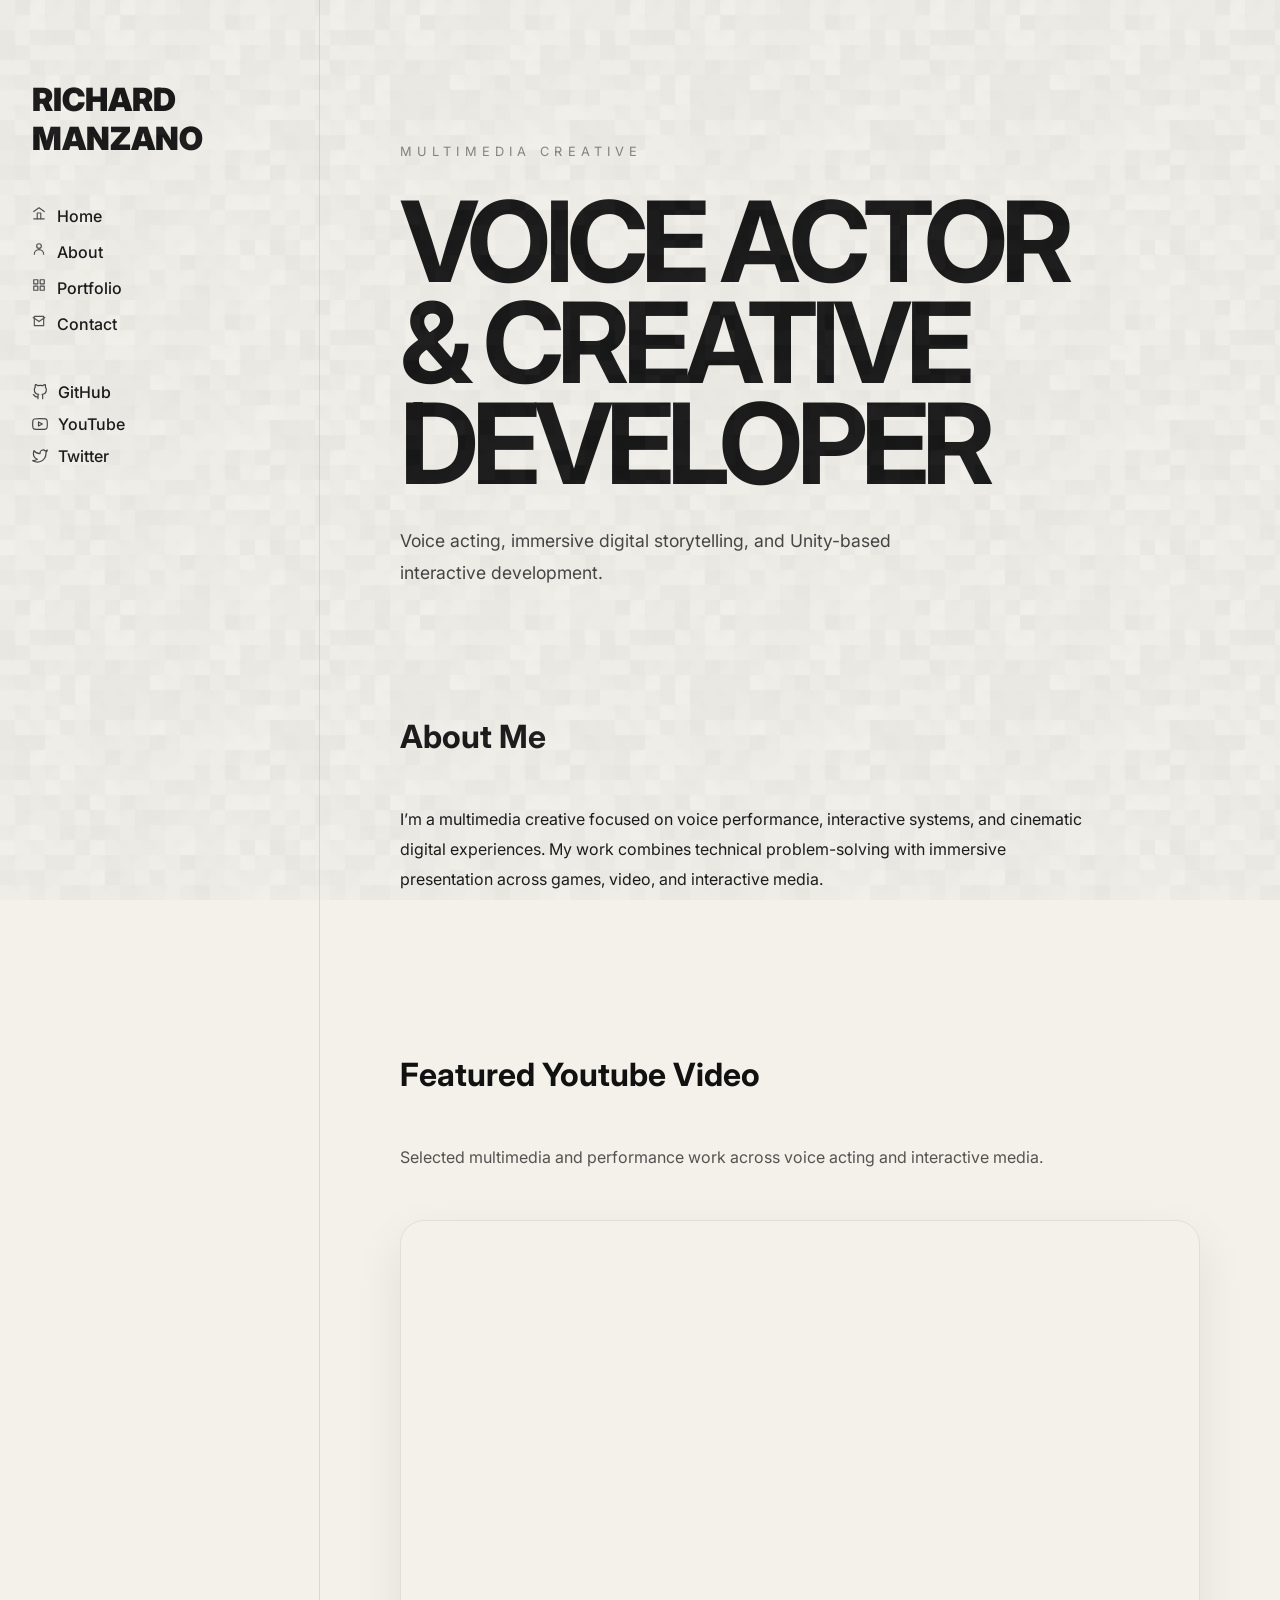
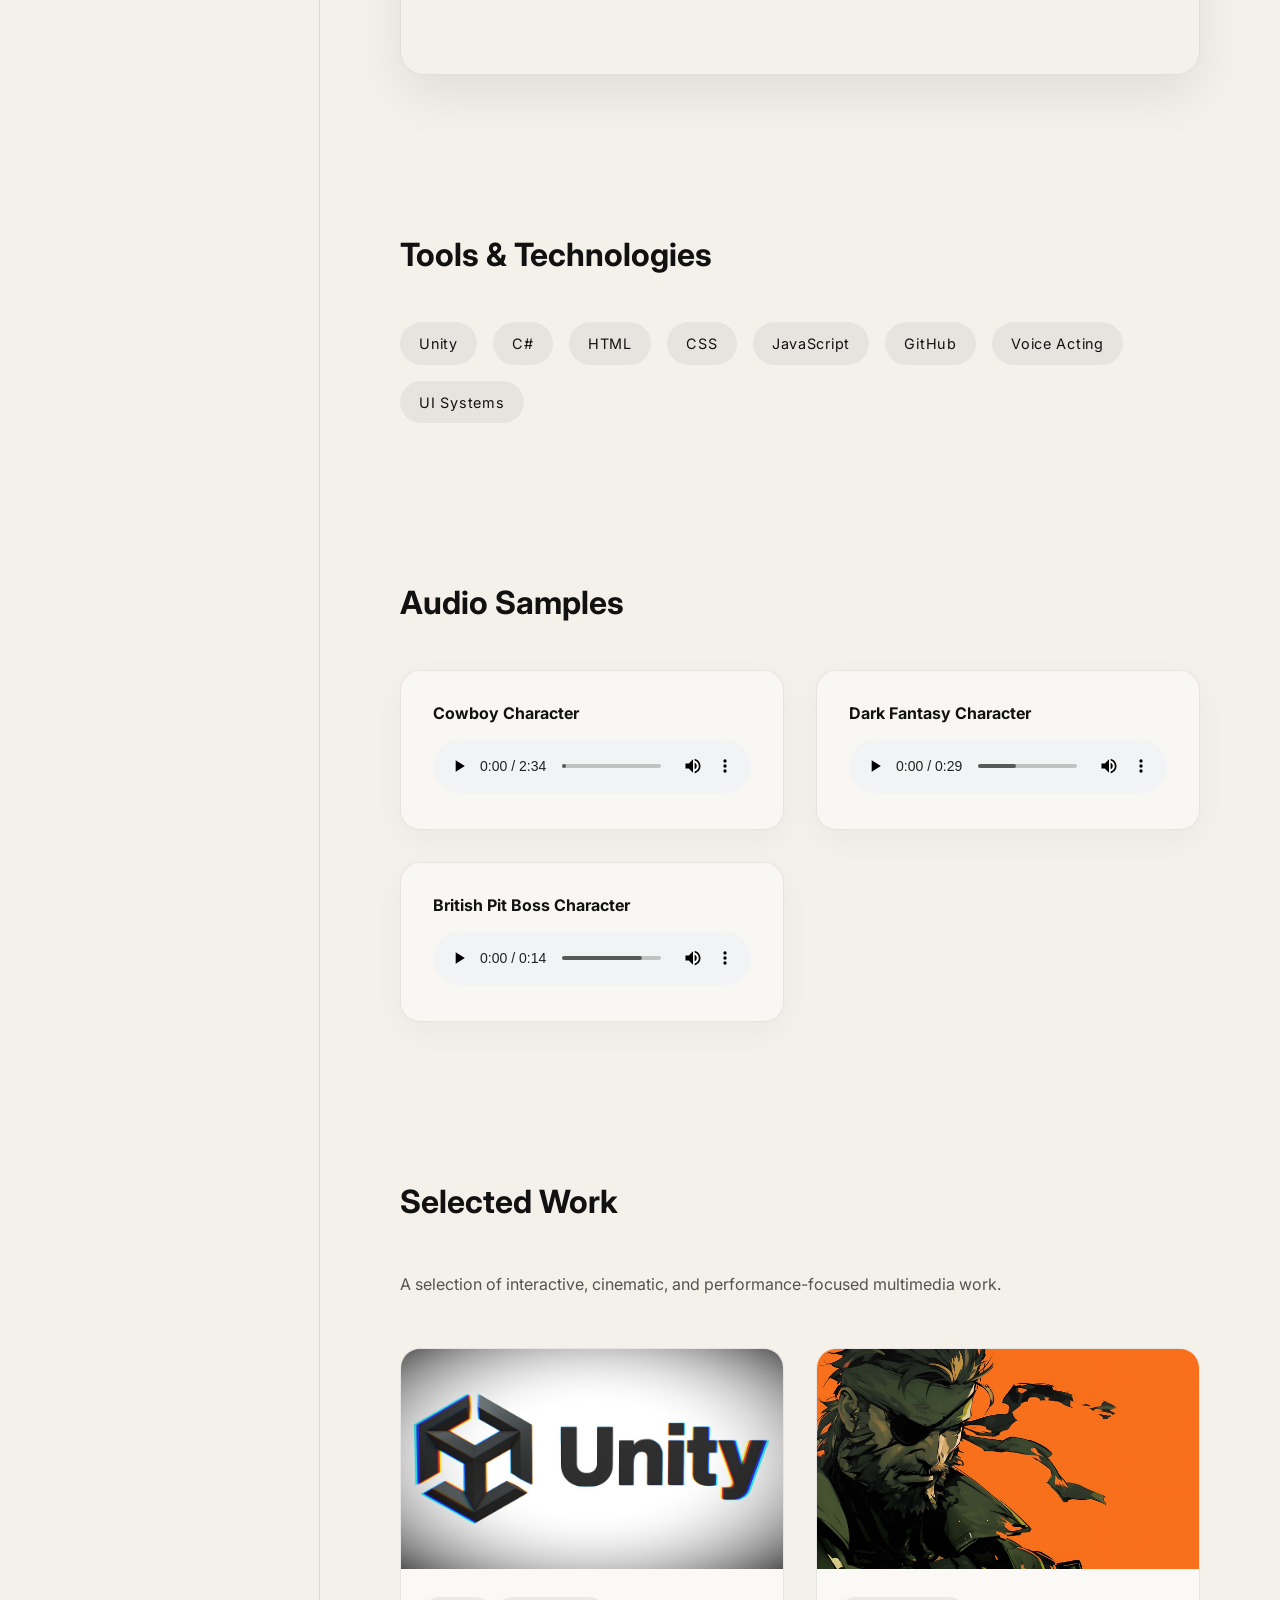
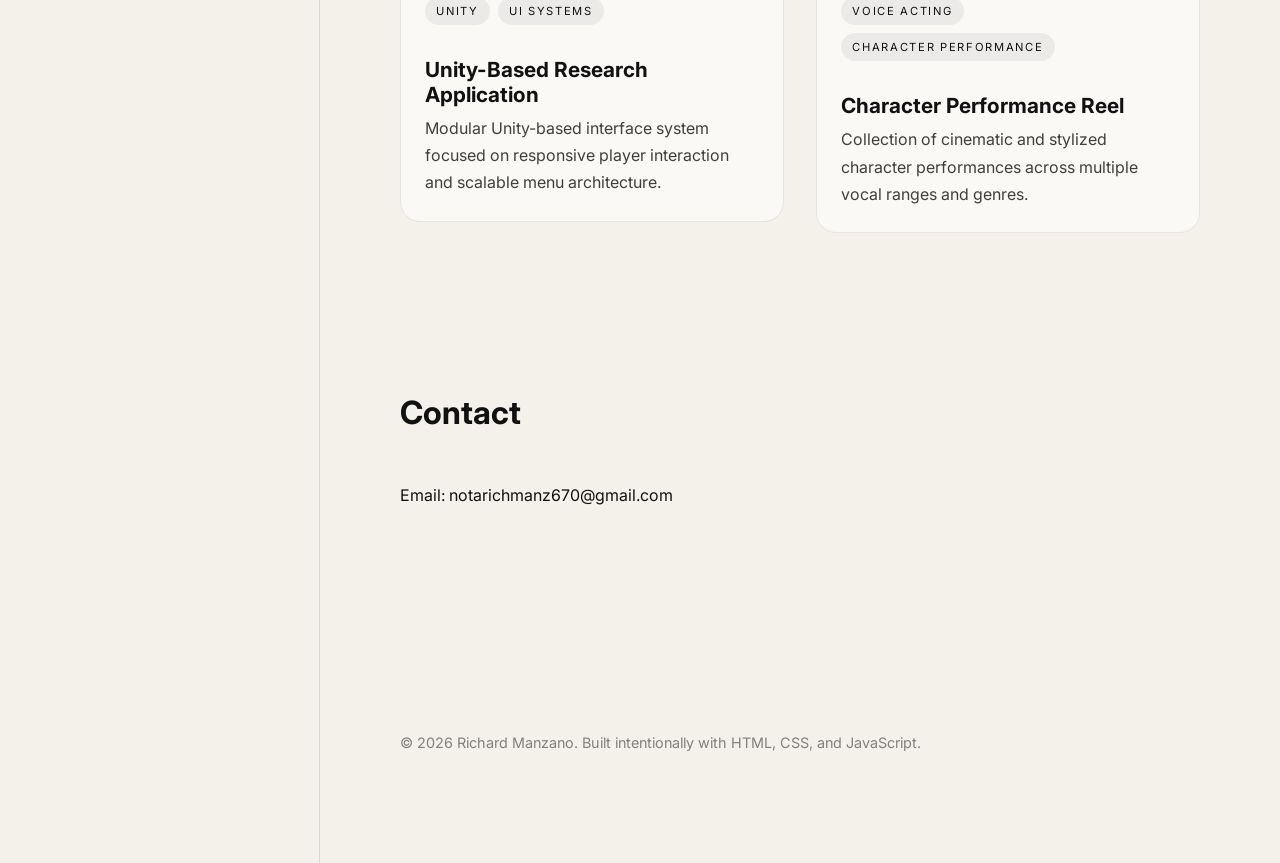
==== index.html @ 1e00ca14 "Added template voiceover page to add future projects" ====
<!DOCTYPE html>
<html lang="en">
<head>
    <meta charset="UTF-8" />
    <meta name="viewport" content="width=device-width, initial-scale=1.0" />

    <title>Richard Manzano | Multimedia Portfolio</title>

    <!-- Google Fonts -->
    <link rel="preconnect" href="https://fonts.googleapis.com">
    <link rel="preconnect" href="https://fonts.gstatic.com" crossorigin>
    <link href="https://fonts.googleapis.com/css2?family=Inter:wght@300;400;500;700;900&display=swap" rel="stylesheet">

    <!-- CSS -->
    <link rel="stylesheet" href="style.css" />
</head>
<body>

    <!-- Background Texture Overlay -->
    <div class="grain"></div>

    <!-- Sidebar -->
    <aside class="sidebar">
        <h1 class="logo">RICHARD MANZANO</h1>

        <nav>
            <ul>
                <li>
                    <a href="#home">
                        <svg viewBox="0 0 24 24" fill="none"
                             stroke="currentColor"
                             stroke-width="2"
                             stroke-linecap="round"
                             stroke-linejoin="round">

                            <path d="M3 9.5L12 3l9 6.5"></path>
                            <path d="M9 22V12h6v10"></path>
                            <path d="M21 22H3"></path>

                        </svg>

                        Home

                    </a>
                </li>

                <li>
                    <a href="#about">
                        <svg viewBox="0 0 24 24" fill="none"
                             stroke="currentColor"
                             stroke-width="2"
                             stroke-linecap="round"
                             stroke-linejoin="round">

                            <path d="M20 21a8 8 0 1 0-16 0"></path>
                            <circle cx="12" cy="7" r="4"></circle>

                        </svg>

                        About

                    </a>
                </li>

                <li>
                    <a href="#portfolio">
                        <svg viewBox="0 0 24 24" fill="none"
                             stroke="currentColor"
                             stroke-width="2"
                             stroke-linecap="round"
                             stroke-linejoin="round">

                            <rect x="3" y="3" width="7" height="7"></rect>
                            <rect x="14" y="3" width="7" height="7"></rect>
                            <rect x="14" y="14" width="7" height="7"></rect>
                            <rect x="3" y="14" width="7" height="7"></rect>

                        </svg>

                        Portfolio

                    </a>
                </li>

                <li>
                    <a href="#contact">
                        <svg viewBox="0 0 24 24" fill="none"
                             stroke="currentColor"
                             stroke-width="2"
                             stroke-linecap="round"
                             stroke-linejoin="round">

                            <path d="M4 4h16v16H4z"></path>
                            <path d="M22 6l-10 7L2 6"></path>

                        </svg>

                        Contact

                    </a>
                </li>

            </ul>
        </nav>

        <div class="socials">

            <a href="https://github.com/rmanz004"
               target="_blank"
               rel="noopener noreferrer">

                <svg viewBox="0 0 24 24" fill="none" stroke="currentColor"
                     stroke-width="2" stroke-linecap="round"
                     stroke-linejoin="round">

                    <path d="M9 19c-5 1.5-5-2.5-7-3
                     m14 6v-3.87a3.37 3.37 0 0 0-.94-2.61
                     c3.14-.35 6.44-1.54 6.44-7
                     A5.44 5.44 0 0 0 20 4.77
                     5.07 5.07 0 0 0 19.91 1
                     S18.73.65 16 2.48
                     a13.38 13.38 0 0 0-7 0
                     C6.27.65 5.09 1 5.09 1
                     A5.07 5.07 0 0 0 5 4.77
                     a5.44 5.44 0 0 0-1.5 3.78
                     c0 5.42 3.3 6.61 6.44 7
                     A3.37 3.37 0 0 0 9 18.13V22">
                    </path>

                </svg>

                GitHub

            </a>

            <a href="https://www.youtube.com/@Sp3lunky"
               target="_blank"
               rel="noopener noreferrer">

                <svg viewBox="0 0 24 24" fill="none" stroke="currentColor"
                     stroke-width="2" stroke-linecap="round"
                     stroke-linejoin="round">

                    <path d="M22.54 6.42
                     a2.78 2.78 0 0 0-1.94-2
                     C18.88 4 12 4 12 4
                     s-6.88 0-8.6.46
                     a2.78 2.78 0 0 0-1.94 2
                     A29 29 0 0 0 1 12
                     a29 29 0 0 0 .46 5.58
                     2.78 2.78 0 0 0 1.94 2
                     c1.72.46 8.6.46 8.6.46
                     s6.88 0 8.6-.46
                     a2.78 2.78 0 0 0 1.94-2
                     A29 29 0 0 0 23 12
                     a29 29 0 0 0-.46-5.58z">
                    </path>

                    <polygon points="9.75 15.02 15.5 12 9.75 8.98 9.75 15.02">
                    </polygon>

                </svg>

                YouTube

            </a>

            <a href="https://twitter.com/Sp3lunky"
               target="_blank"
               rel="noopener noreferrer">

                <svg viewBox="0 0 24 24" fill="none" stroke="currentColor"
                     stroke-width="2" stroke-linecap="round"
                     stroke-linejoin="round">

                    <path d="M23 3
                     a10.9 10.9 0 0 1-3.14 1.53
                     4.48 4.48 0 0 0-7.86 3v1
                     A10.66 10.66 0 0 1 3 4
                     s-4 9 5 13
                     a11.64 11.64 0 0 1-7 2
                     c9 5 20 0 20-11.5
                     a4.5 4.5 0 0 0-.08-.83
                     A7.72 7.72 0 0 0 23 3z">
                    </path>

                </svg>

                Twitter

            </a>

        </div>
    </aside>

    <!-- Main Content -->
    <main class="content">

        <!-- Hero Section -->
        <section id="home" class="hero fade-in">

            <p class="eyebrow">
                MULTIMEDIA CREATIVE
            </p>

            <h2 class="hero-title">
                VOICE ACTOR<br>
                & CREATIVE<br>
                DEVELOPER
            </h2>

            <p class="hero-description">
                Voice acting, immersive digital storytelling, and
                Unity-based interactive development.
            </p>

        </section>

        <!-- About -->
        <section id="about" class="section fade-in">
            <h3>About Me</h3>

            <p>
                I’m a multimedia creative focused on voice performance,
                interactive systems, and cinematic digital experiences.
                My work combines technical problem-solving with immersive
                presentation across games, video, and interactive media.
            </p>
        </section>

        <!-- Featured Video -->
        <section class="section fade-in">
            <h3>Featured Youtube Video</h3>
            <p class="section-intro">
                Selected multimedia and performance work
                across voice acting and interactive media.
            </p>
            <div class="video-container">
                <iframe src="https://www.youtube.com/embed/omtmLSQI2M8"
                        title="YouTube video player"
                        frameborder="0"
                        allowfullscreen>
                </iframe>
            </div>
        </section>

        <!-- Skills and Tools -->
        <section class="section fade-in">

            <h3>Tools & Technologies</h3>

            <div class="skills-grid">

                <div class="skill-pill">Unity</div>
                <div class="skill-pill">C#</div>
                <div class="skill-pill">HTML</div>
                <div class="skill-pill">CSS</div>
                <div class="skill-pill">JavaScript</div>
                <div class="skill-pill">GitHub</div>
                <div class="skill-pill">Voice Acting</div>
                <div class="skill-pill">UI Systems</div>

            </div>

        </section>

        <!-- Audio Samples -->
        <section id="portfolio" class="section fade-in">
            <h3>Audio Samples</h3>

            <div class="audio-grid">

                <div class="audio-card">
                    <h4>Cowboy Character</h4>
                    <audio controls>
                        <source src="assets/audio/Cowboy.wav" type="audio/wav">
                    </audio>
                </div>

                <div class="audio-card">
                    <h4>Dark Fantasy Character</h4>
                    <audio controls>
                        <source src="assets/audio/Dark_Fantasy.wav" type="audio/wav">
                    </audio>
                </div>

                <div class="audio-card">
                    <h4>British Pit Boss Character</h4>
                    <audio controls>
                        <source src="assets/audio/British_PitBoss.wav" type="audio/wav">
                    </audio>
                </div>
            </div>

        </section>

        <!-- Selected Work -->
        <section class="section fade-in">

            <h3>Selected Work</h3>
            <p class="section-intro">
                A selection of interactive, cinematic,
                and performance-focused multimedia work.
            </p>

            <div class="project-grid">
                <a class="project-link" href="projects/part-showcase.html">
                    <article class="project-card">

                        <img src="assets/images/project1.jpg" alt="Project Thumbnail">

                        <div class="project-tags">
                            <span>UNITY</span>
                            <span>UI SYSTEMS</span>
                        </div>

                        <h4>Unity-Based Research Application</h4>

                        <p>
                            Modular Unity-based interface system
                            focused on responsive player interaction
                            and scalable menu architecture.
                        </p>

                    </article>
                </a>

                <a class="project-link" href="projects/voiceover.html">
                    <article class="project-card">

                        <img src="assets/images/project2.jpg" alt="Project Thumbnail">

                        <div class="project-tags">
                            <span>VOICE ACTING</span>
                            <span>CHARACTER PERFORMANCE</span>
                        </div>

                        <h4>Character Performance Reel</h4>

                        <p>
                            Collection of cinematic and stylized
                            character performances across multiple
                            vocal ranges and genres.
                        </p>

                    </article>
                </a>
            </div>

        </section>

        <!-- Contact -->
        <section id="contact" class="section fade-in">
            <h3>Contact</h3>

            <p>Email: notarichmanz670@gmail.com</p>
        </section>

        <footer class="footer">
            <p>
                © 2026 Richard Manzano.
                Built intentionally with HTML, CSS, and JavaScript.
            </p>
        </footer>
    </main>

    <script src="script.js"></script>

</body>
</html>
---- style.css ----
/* RESET */
* {
    margin: 0;
    padding: 0;
    box-sizing: border-box;
}

html {
    scroll-behavior: smooth;
}

:root {
    --transition-fast: 0.25s ease;
    --transition-medium: 0.4s ease;
    --transition-slow: 0.6s ease;
}

section {
    scroll-margin-top: 60px;
}

body {
    font-family: 'Inter', sans-serif;
    background: #f4f1eb;
    color: #111;
    display: flex;
    min-height: 100vh;
    overflow-x: hidden;
}

/* Grain Overlay */
.grain {
    position: fixed;
    inset: 0;
    background-image: url('./assets/textures/grain.png');
    background-size: 300px;
    background-repeat: repeat;
    opacity: 0.08;
    pointer-events: none;
    z-index: 999;
}

/* Sidebar */
.sidebar {
    width: 320px;
    min-height: 100vh;
    padding: 5rem 2rem;
    border-right: 1px solid rgba(0,0,0,0.1);
    position: sticky;
    top: 0;
}

.logo {
    font-size: 2rem;
    font-weight: 900;
    margin-bottom: 3rem;
}

.sidebar ul {
    list-style: none;
}

.sidebar li {
    margin-bottom: 1rem;
}

.sidebar a {
    position: relative;
    text-decoration: none;
    color: #111;
    font-weight: 500;
    transition: opacity var(--transition-fast), transform var(--transition-fast);
    display: flex;
    align-items: flex-start;
    gap: 0.7rem;
}

.sidebar a::after {
    content: '';
    position: absolute;
    left: 0;
    bottom: -4px;
    width: 0%;
    height: 1px;
    background: black;
    transition: width 0.3s ease;
}

.sidebar a:hover::after {
    width: 100%;
}

    .sidebar a:hover {
        opacity: 0.5;
        transform: translateX(2px);
    }

.sidebar svg {
    width: 14px;
    height: 14px;
    min-width: 14px;
    opacity: 0.75;
    flex-shrink: 0;
    transition: transform 0.3s ease, opacity 0.3s ease;
}

.sidebar a:hover svg {
    transform: translateY(-1px);
    opacity: 1;
}

/* Socials */
.socials {
    margin-top: 3rem;
    display: flex;
    flex-direction: column;
    gap: 0.75rem;
}

    .socials a {
        display: flex;
        align-items: center;
        gap: 0.6rem;
    }

    .socials svg {
        width: 16px;
        height: 16px;
        stroke-width: 1.8;
        opacity: 0.8;
        transition: transform 0.3s ease, opacity 0.3s ease;
    }

    .socials a:hover svg {
        transform: translateY(-1px);
        opacity: 1;
    }

/* Main Content */
.content {
    flex: 1;
    padding: 5rem;
    max-width: 1400px;
}

.hero {
    display: flex;
    flex-direction: column;
    justify-content: center;
    gap: 1rem;
    padding-top: 4rem;
    padding-bottom: 4rem;
}

.eyebrow {
    font-size: 0.8rem;
    letter-spacing: 0.4em;
    margin-bottom: 1rem;
    opacity: 0.5;
}

.hero-title {
    font-size: clamp(4rem, 10vw, 7rem);
    line-height: 0.9;
    letter-spacing: -0.06em;
    max-width: 900px;
}

.hero-description {
    margin-top: 1rem;
    max-width: 520px;
    font-size: 1.1rem;
    line-height: 1.8;
    opacity: 0.8;
}

.section {
    margin-top: 4rem;
    margin-bottom: 10rem;
}

    .section h3 {
        margin-bottom: 3rem;
        font-size: 2rem;
    }

    .section p {
        max-width: 700px;
        line-height: 1.9;
    }

.section-intro {
    margin-bottom: 3rem;
    max-width: 600px;
    opacity: 0.7;
}

/* Projects Section*/
.project-grid {
    display: grid;
    grid-template-columns: repeat(auto-fit, minmax(320px, 1fr));
    gap: 2rem;
}

.project-card {
    background: rgba(255,255,255,0.55);
    backdrop-filter: blur(8px);
    border: 1px solid rgba(0,0,0,0.08);
    border-radius: 20px;
    overflow: hidden;
    transition: transform var(--transition-medium), box-shadow var(--transition-medium);
    position: relative;
}
    .project-card::before {
        content: '';
        position: absolute;
        inset: 0;
        background: linear-gradient( to top, rgba(0,0,0,0.25), transparent 40% );
        opacity: 0;
        transition: opacity 0.3s ease;
        pointer-events: none;
    }

    .project-card:hover::before {
        opacity: 1;
    }

    .project-card:hover {
        transform: translateY(-4px);
        box-shadow: 0 20px 40px rgba(0,0,0,0.08);
    }

    .project-card img {
        width: 100%;
        height: 220px;
        object-fit: cover;
        transition: transform 0.5s ease;
    }

    .project-card:hover img {
        transform: scale(1.03);
    }


    .project-card h4 {
        padding: 1.5rem 1.5rem 0.5rem;
        font-size: 1.3rem;
    }

    .project-card p {
        padding: 0 1.5rem 1.5rem;
        line-height: 1.7;
        opacity: 0.8;
    }

.project-link {
    text-decoration: none;
    color: inherit;
    display: block;
}

.project-tags {
    display: flex;
    flex-wrap: wrap;
    gap: 0.5rem;
    padding: 1.5rem 1.5rem 0.5rem;
}

    .project-tags span {
        font-size: 0.7rem;
        letter-spacing: 0.15em;
        padding: 0.45rem 0.7rem;
        border-radius: 999px;
        background: rgba(0,0,0,0.06);
    }

/* Audio Cards */
.audio-grid {
    display: grid;
    grid-template-columns: repeat(auto-fit, minmax(280px, 1fr));
    gap: 2rem;
}

.audio-card {
    background: rgba(255,255,255,0.45);
    border: 1px solid rgba(0,0,0,0.08);
    border-radius: 20px;
    padding: 2rem;
    box-shadow: 0 10px 30px rgba(0,0,0,0.04);
    transition: transform var(--transition-medium), box-shadow var(--transition-medium);
}

    .audio-card:hover {
        transform: translateY(-3px);
        box-shadow: 0 20px 40px rgba(0,0,0,0.08);
    }

    .audio-card h4 {
        margin-bottom: 1rem;
    }

    .audio-card audio {
        width: 100%;
    }


/* Footer */
.footer {
    padding-top: 4rem;
    padding-bottom: 2rem;
    opacity: 0.5;
    font-size: 0.9rem;
}

/* Fade In Animation */

.fade-in {
    opacity: 0;
    transform: translateY(20px);
    animation: fadeUp 1s ease forwards;
}

@keyframes fadeUp {

    to {
        opacity: 1;
        transform: translateY(0);
    }
}

/* Video */
.video-container {
    position: relative;
    width: 100%;
    overflow: hidden;
    border-radius: 24px;
    box-shadow: 0 20px 50px rgba(0,0,0,0.08);
    border: 1px solid rgba(0,0,0,0.08);
}

    .video-container iframe {
        width: 100%;
        aspect-ratio: 16 / 9;
        border: none;
    }

/* Skills and Technologies */
.skills-grid {
    display: flex;
    flex-wrap: wrap;
    gap: 1rem;
}

.skill-pill {
    padding: 0.8rem 1.2rem;
    border-radius: 999px;
    background: rgba(0,0,0,0.05);
    font-size: 0.9rem;
    letter-spacing: 0.05em;
}

/* ========================================
   Responsive Design
======================================== */

@media (max-width: 1100px) {

    body {
        flex-direction: column;
    }

    .sidebar {
        width: 100%;
        min-height: auto;
        position: relative;
        border-right: none;
        border-bottom: 1px solid rgba(0,0,0,0.1);
        padding: 3rem 2rem;
        display: flex;
        flex-direction: column;
        gap: 2rem;
    }

        .sidebar ul {
            display: flex;
            flex-wrap: wrap;
            gap: 1.5rem;
        }

        .sidebar li {
            margin-bottom: 0;
        }

    .socials {
        flex-direction: row;
        flex-wrap: wrap;
        gap: 1.5rem;
    }

    .content {
        padding: 3rem 2rem;
    }

    .hero-title {
        font-size: clamp(3.5rem, 12vw, 6rem);
    }
}

@media (max-width: 700px) {

    .content {
        padding: 2rem 1.5rem;
    }

    .sidebar {
        padding: 2rem 1.5rem;
    }

    .hero {
        padding-top: 2rem;
        padding-bottom: 2rem;
    }

    .hero-title {
        font-size: clamp(3rem, 14vw, 5rem);
    }

    .hero-description {
        font-size: 1rem;
        line-height: 1.7;
    }

    .section {
        margin-bottom: 7rem;
    }

    .project-grid {
        grid-template-columns: 1fr;
    }

    .audio-grid {
        grid-template-columns: 1fr;
    }

    .project-card img {
        height: 200px;
    }

    .footer {
        padding-top: 2rem;
    }

    .logo {
        font-size: 1.5rem;
    }
}
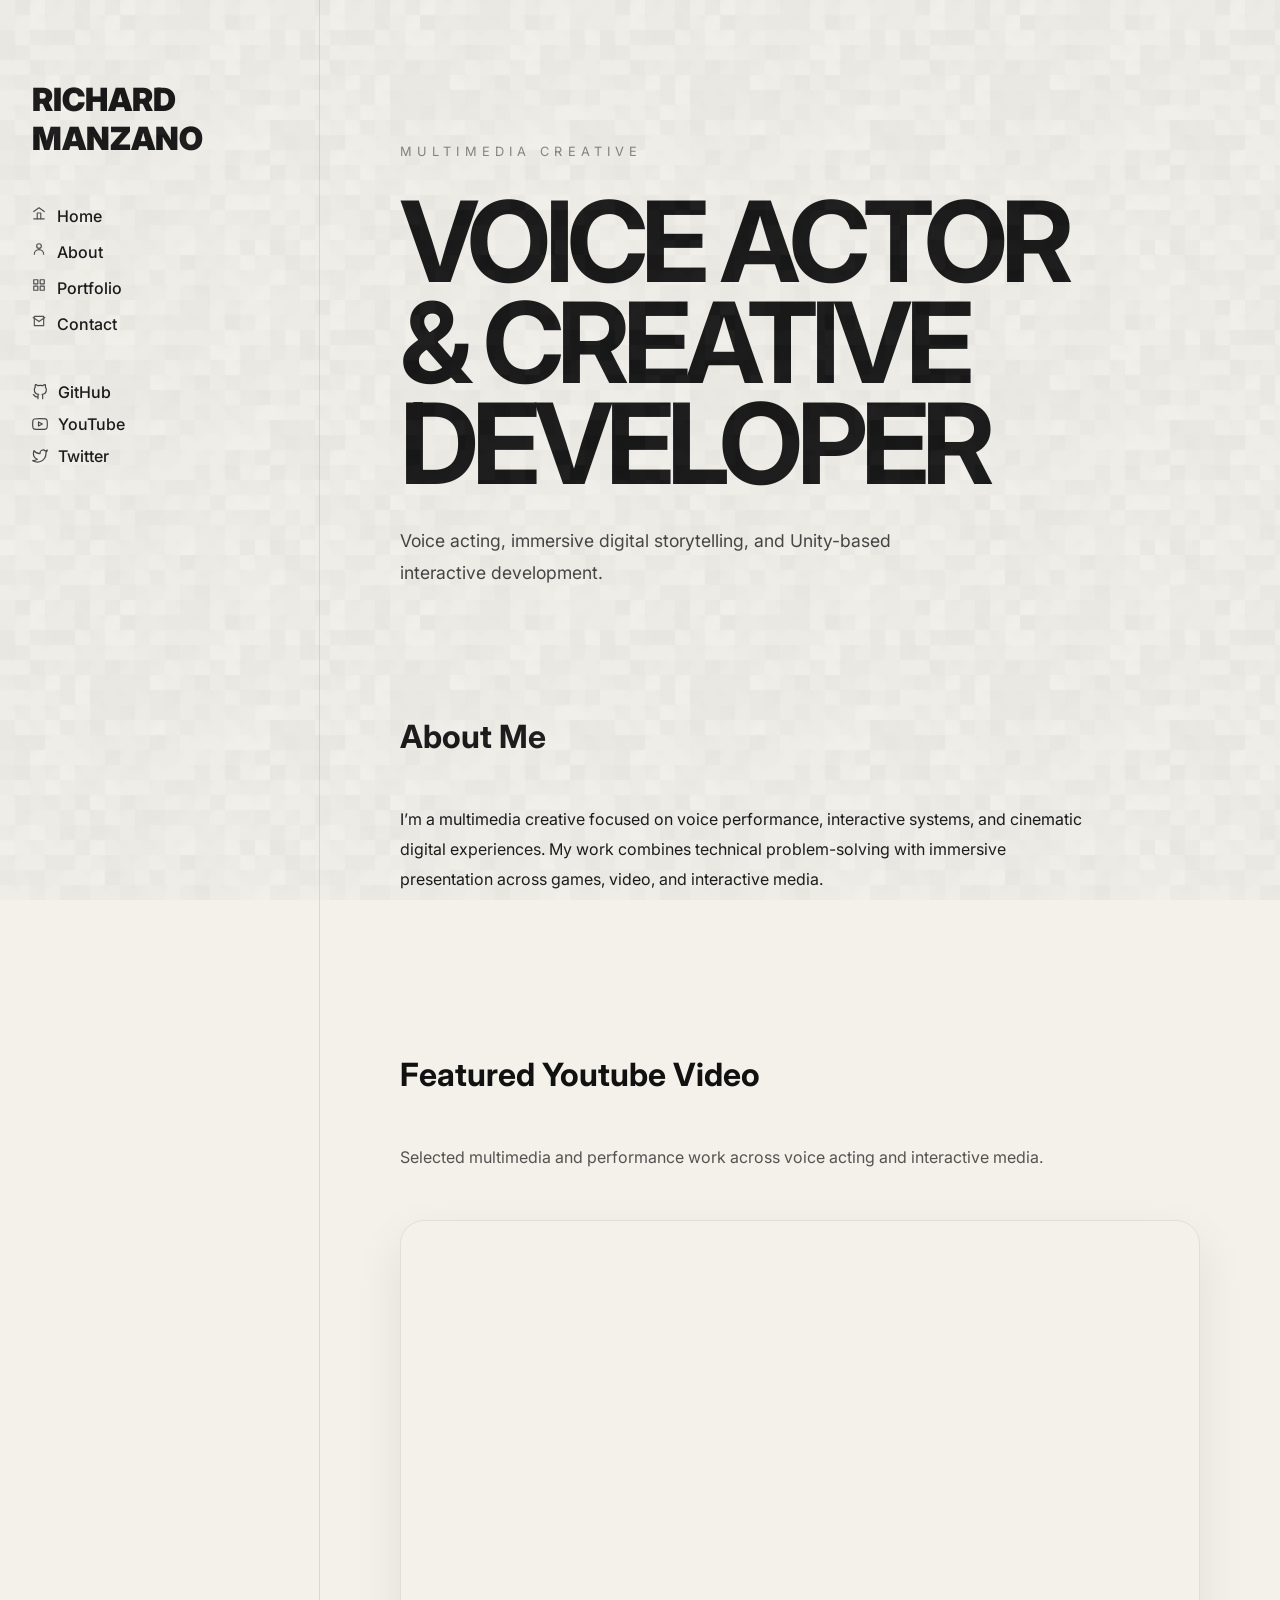
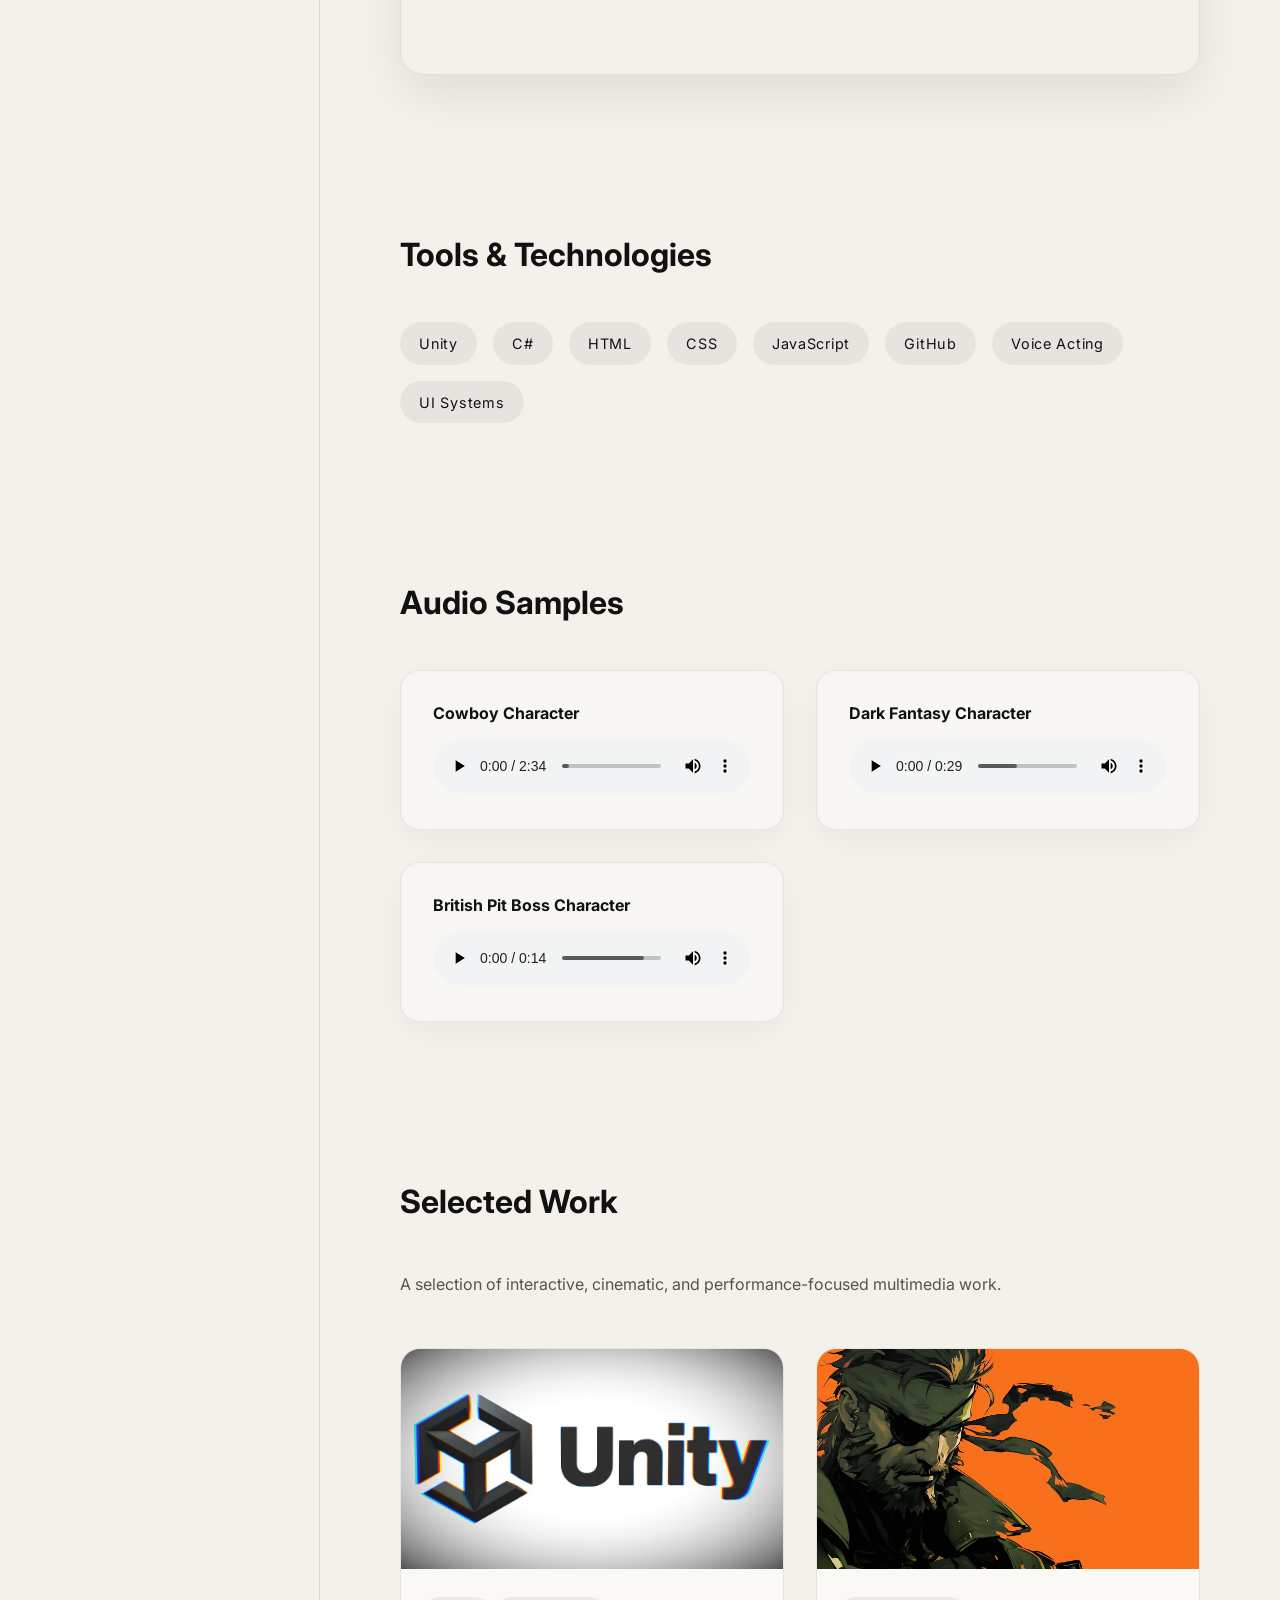
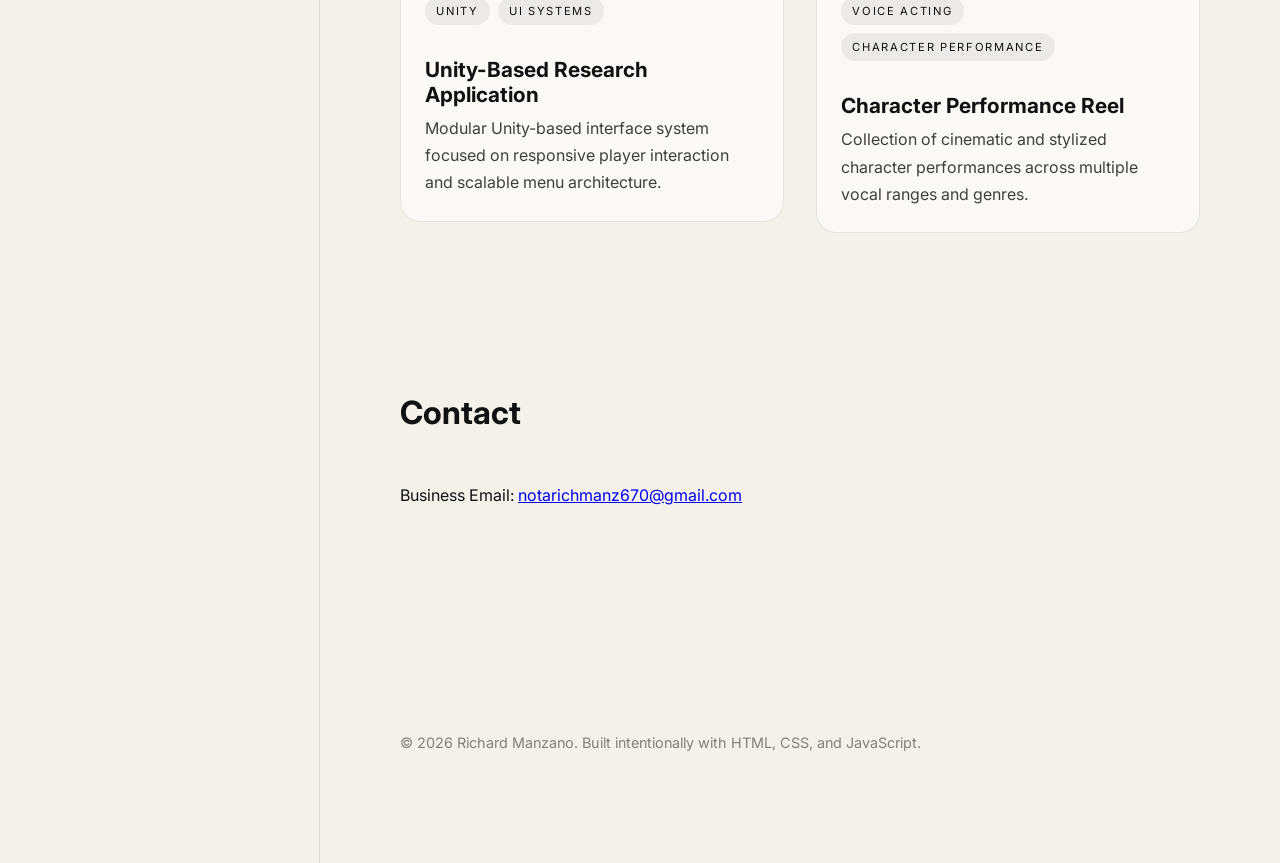
==== commit bcb8dc00: "Cleaned up contact page" ====
--- a/index.html
+++ b/index.html
@@ -353,7 +353,12 @@
         <section id="contact" class="section fade-in">
             <h3>Contact</h3>
 
-            <p>Email: notarichmanz670@gmail.com</p>
+            <p>
+                Business Email:
+                <a href="mailto:notarichmanz670@gmail.com">
+                    notarichmanz670@gmail.com
+                </a>
+            </p>
         </section>
 
         <footer class="footer">
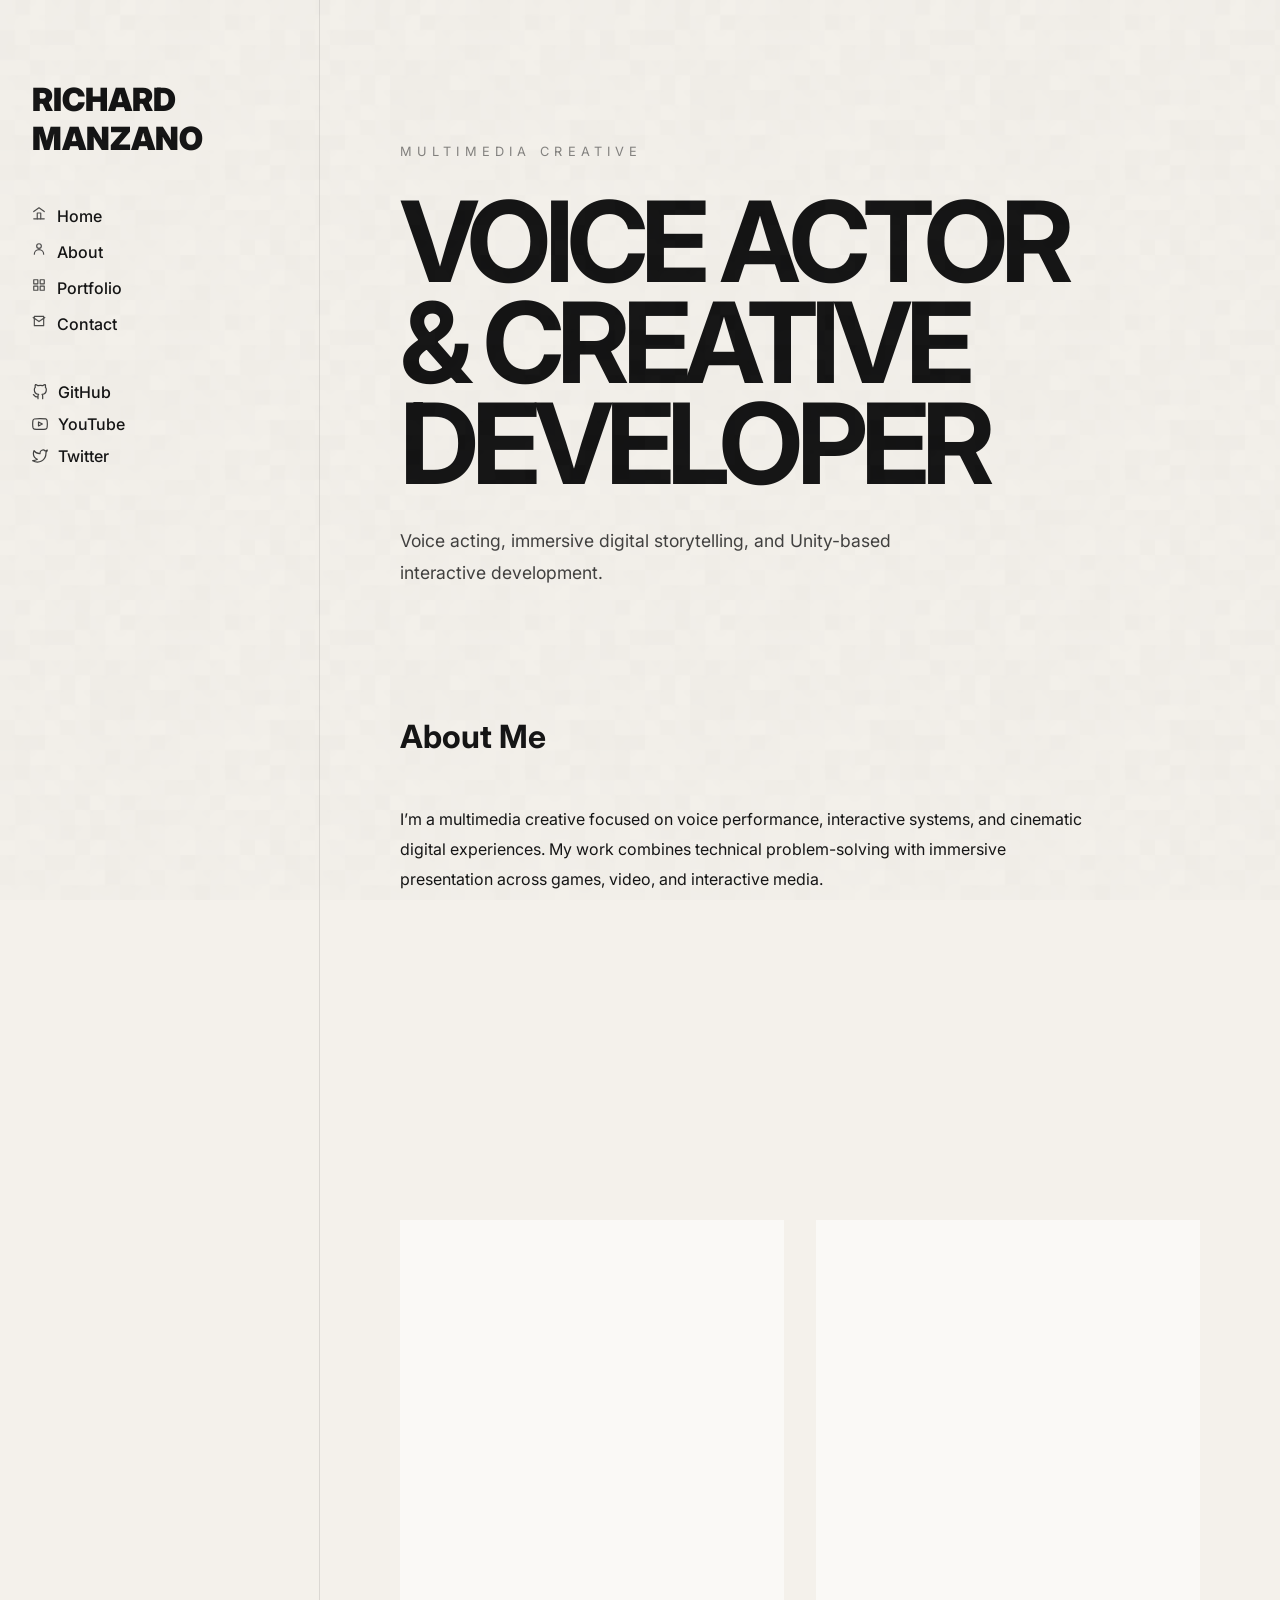
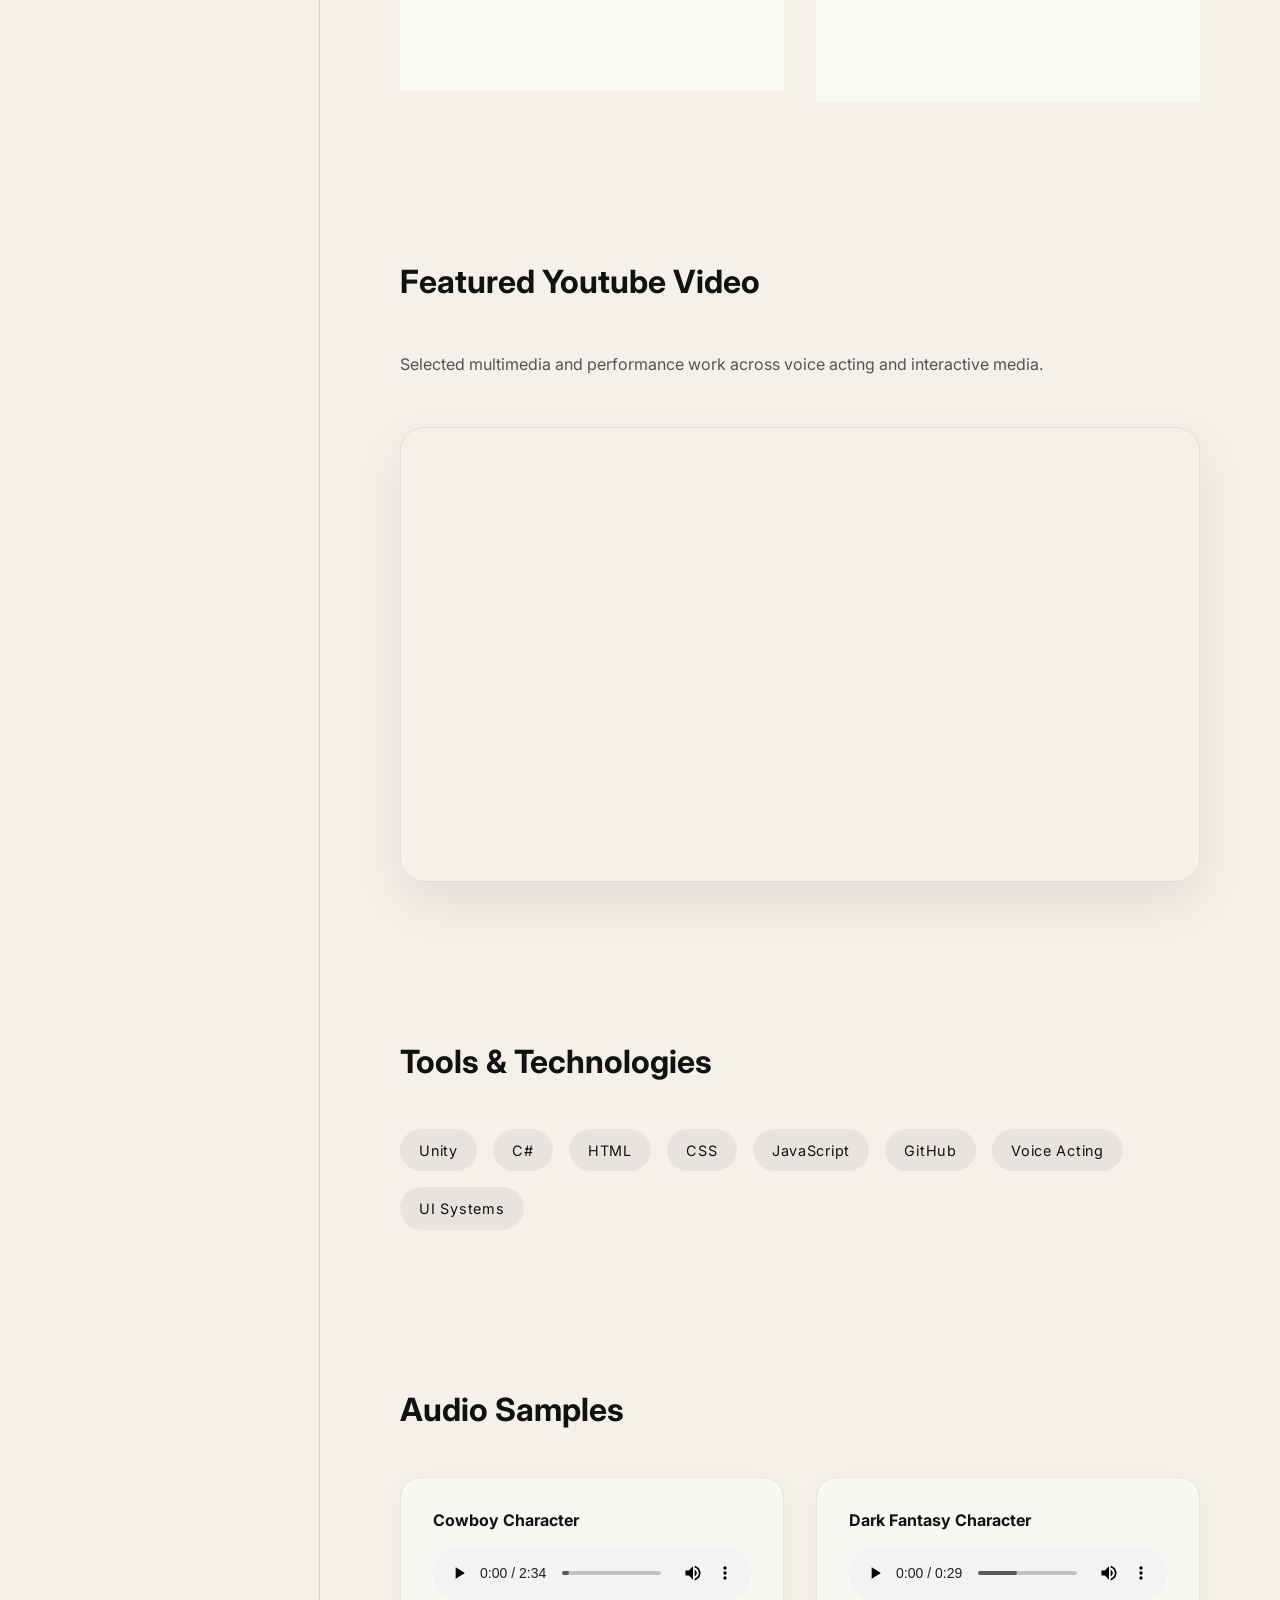
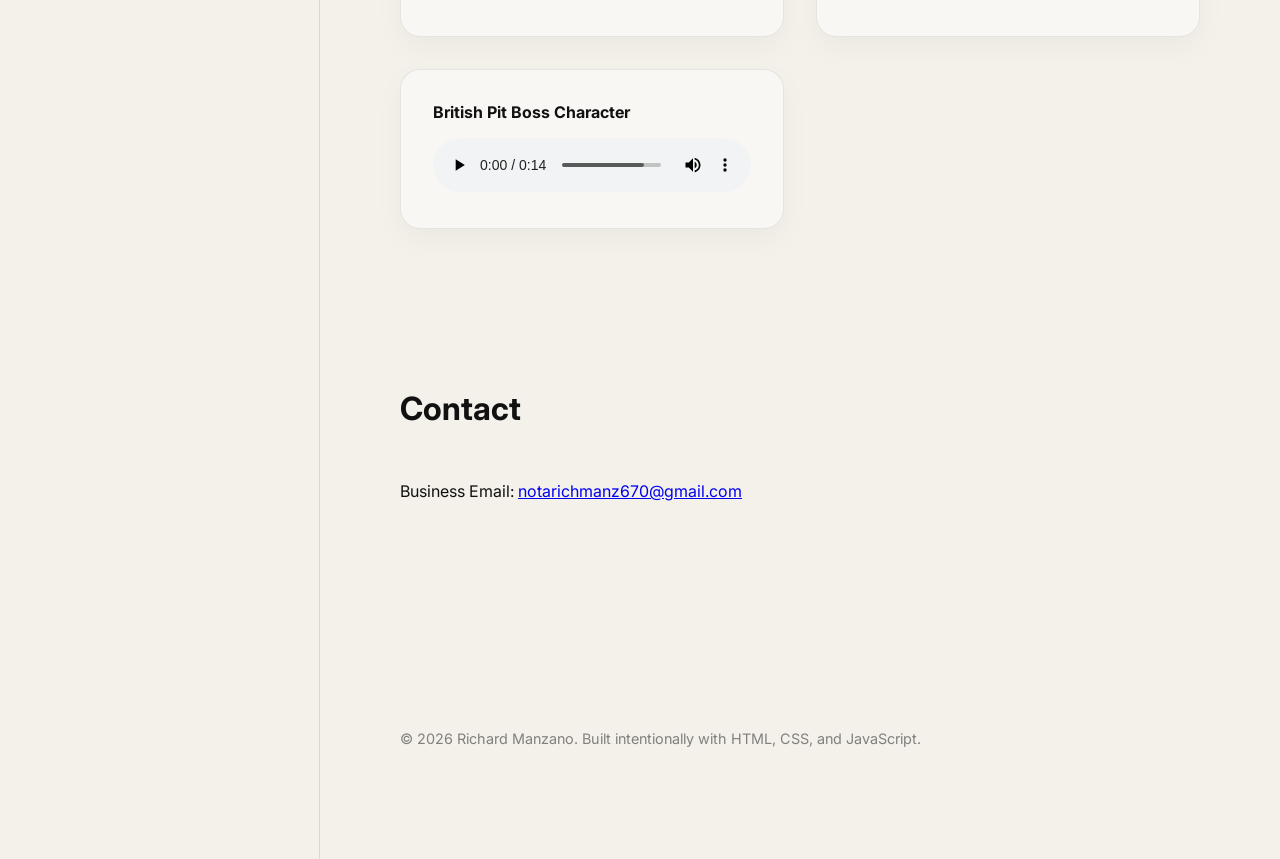
==== commit 2370d992: "Rename research showcase header and reorder homepage sections Update part-showcase hero title to "Re" ====
--- a/index.html
+++ b/index.html
@@ -228,6 +228,61 @@
             </p>
         </section>
 
+        <!-- Selected Work -->
+        <section class="section fade-in">
+
+            <h3>Selected Work</h3>
+            <p class="section-intro">
+                A selection of interactive, cinematic,
+                and performance-focused multimedia work.
+            </p>
+
+            <div class="project-grid">
+                <a class="project-link" href="projects/part-showcase.html">
+                    <article class="project-card">
+
+                        <img src="assets/images/project1.jpg" alt="Project Thumbnail">
+
+                        <div class="project-tags">
+                            <span>UNITY</span>
+                            <span>UI SYSTEMS</span>
+                        </div>
+
+                        <h4>Unity-Based Research Application</h4>
+
+                        <p>
+                            Modular Unity-based interface system
+                            focused on responsive player interaction
+                            and scalable menu architecture.
+                        </p>
+
+                    </article>
+                </a>
+
+                <a class="project-link" href="projects/voiceover.html">
+                    <article class="project-card">
+
+                        <img src="assets/images/project2.jpg" alt="Project Thumbnail">
+
+                        <div class="project-tags">
+                            <span>VOICE ACTING</span>
+                            <span>CHARACTER PERFORMANCE</span>
+                        </div>
+
+                        <h4>Character Performance Reel</h4>
+
+                        <p>
+                            Collection of cinematic and stylized
+                            character performances across multiple
+                            vocal ranges and genres.
+                        </p>
+
+                    </article>
+                </a>
+            </div>
+
+        </section>
+
         <!-- Featured Video -->
         <section class="section fade-in">
             <h3>Featured Youtube Video</h3>
@@ -294,61 +349,6 @@
 
         </section>
 
-        <!-- Selected Work -->
-        <section class="section fade-in">
-
-            <h3>Selected Work</h3>
-            <p class="section-intro">
-                A selection of interactive, cinematic,
-                and performance-focused multimedia work.
-            </p>
-
-            <div class="project-grid">
-                <a class="project-link" href="projects/part-showcase.html">
-                    <article class="project-card">
-
-                        <img src="assets/images/project1.jpg" alt="Project Thumbnail">
-
-                        <div class="project-tags">
-                            <span>UNITY</span>
-                            <span>UI SYSTEMS</span>
-                        </div>
-
-                        <h4>Unity-Based Research Application</h4>
-
-                        <p>
-                            Modular Unity-based interface system
-                            focused on responsive player interaction
-                            and scalable menu architecture.
-                        </p>
-
-                    </article>
-                </a>
-
-                <a class="project-link" href="projects/voiceover.html">
-                    <article class="project-card">
-
-                        <img src="assets/images/project2.jpg" alt="Project Thumbnail">
-
-                        <div class="project-tags">
-                            <span>VOICE ACTING</span>
-                            <span>CHARACTER PERFORMANCE</span>
-                        </div>
-
-                        <h4>Character Performance Reel</h4>
-
-                        <p>
-                            Collection of cinematic and stylized
-                            character performances across multiple
-                            vocal ranges and genres.
-                        </p>
-
-                    </article>
-                </a>
-            </div>
-
-        </section>
-
         <!-- Contact -->
         <section id="contact" class="section fade-in">
             <h3>Contact</h3>
--- a/style.css
+++ b/style.css
@@ -16,7 +16,7 @@
 }
 
 section {
-    scroll-margin-top: 60px;
+    scroll-margin-top: 3.75rem;
 }
 
 body {
@@ -33,16 +33,16 @@
     position: fixed;
     inset: 0;
     background-image: url('./assets/textures/grain.png');
-    background-size: 300px;
+    background-size: 18.75rem;
     background-repeat: repeat;
-    opacity: 0.08;
+    opacity: 0.0325;
     pointer-events: none;
     z-index: 999;
 }
 
 /* Sidebar */
 .sidebar {
-    width: 320px;
+    width: 20rem;
     min-height: 100vh;
     padding: 5rem 2rem;
     border-right: 1px solid rgba(0,0,0,0.1);
@@ -79,7 +79,7 @@
     content: '';
     position: absolute;
     left: 0;
-    bottom: -4px;
+    bottom: -0.25rem;
     width: 0%;
     height: 1px;
     background: black;
@@ -96,9 +96,9 @@
     }
 
 .sidebar svg {
-    width: 14px;
-    height: 14px;
-    min-width: 14px;
+    width: 0.875rem;
+    height: 0.875rem;
+    min-width: 0.875rem;
     opacity: 0.75;
     flex-shrink: 0;
     transition: transform 0.3s ease, opacity 0.3s ease;
@@ -124,8 +124,8 @@
     }
 
     .socials svg {
-        width: 16px;
-        height: 16px;
+        width: 1rem;
+        height: 1rem;
         stroke-width: 1.8;
         opacity: 0.8;
         transition: transform 0.3s ease, opacity 0.3s ease;
@@ -140,7 +140,7 @@
 .content {
     flex: 1;
     padding: 5rem;
-    max-width: 1400px;
+    max-width: 87.5rem;
 }
 
 .hero {
@@ -163,12 +163,12 @@
     font-size: clamp(4rem, 10vw, 7rem);
     line-height: 0.9;
     letter-spacing: -0.06em;
-    max-width: 900px;
+    max-width: 56.25rem;
 }
 
 .hero-description {
     margin-top: 1rem;
-    max-width: 520px;
+    max-width: 32.5rem;
     font-size: 1.1rem;
     line-height: 1.8;
     opacity: 0.8;
@@ -185,20 +185,20 @@
     }
 
     .section p {
-        max-width: 700px;
+        max-width: 43.75rem;
         line-height: 1.9;
     }
 
 .section-intro {
     margin-bottom: 3rem;
-    max-width: 600px;
+    max-width: 37.5rem;
     opacity: 0.7;
 }
 
 /* Projects Section*/
 .project-grid {
     display: grid;
-    grid-template-columns: repeat(auto-fit, minmax(320px, 1fr));
+    grid-template-columns: repeat(auto-fit, minmax(20rem, 1fr));
     gap: 2rem;
 }
 
@@ -206,10 +206,12 @@
     background: rgba(255,255,255,0.55);
     backdrop-filter: blur(8px);
     border: 1px solid rgba(0,0,0,0.08);
-    border-radius: 20px;
+    border-radius: 1.25rem;
     overflow: hidden;
     transition: transform var(--transition-medium), box-shadow var(--transition-medium);
     position: relative;
+    display: flex;
+    flex-direction: column;
 }
     .project-card::before {
         content: '';
@@ -232,7 +234,7 @@
 
     .project-card img {
         width: 100%;
-        height: 220px;
+        height: 13.75rem;
         object-fit: cover;
         transition: transform 0.5s ease;
     }
@@ -259,6 +261,25 @@
     display: block;
 }
 
+.project-button {
+    display: inline-flex;
+    align-items: center;
+    padding: 0.75rem 1.1rem;
+    border-radius: 62.5rem;
+    background: rgba(0,0,0,0.08);
+    color: inherit;
+    text-decoration: none;
+    font-size: 0.9rem;
+    font-weight: 500;
+    transition: background var(--transition-fast), transform var(--transition-fast);
+    margin-top: auto;
+}
+
+    .project-button:hover {
+        background: rgba(0,0,0,0.12);
+        transform: translateY(-2px);
+    }
+
 .project-tags {
     display: flex;
     flex-wrap: wrap;
@@ -270,21 +291,21 @@
         font-size: 0.7rem;
         letter-spacing: 0.15em;
         padding: 0.45rem 0.7rem;
-        border-radius: 999px;
+        border-radius: 62.5rem;
         background: rgba(0,0,0,0.06);
     }
 
 /* Audio Cards */
 .audio-grid {
     display: grid;
-    grid-template-columns: repeat(auto-fit, minmax(280px, 1fr));
+    grid-template-columns: repeat(auto-fit, minmax(17.5rem, 1fr));
     gap: 2rem;
 }
 
 .audio-card {
     background: rgba(255,255,255,0.45);
     border: 1px solid rgba(0,0,0,0.08);
-    border-radius: 20px;
+    border-radius: 1.25rem;
     padding: 2rem;
     box-shadow: 0 10px 30px rgba(0,0,0,0.04);
     transition: transform var(--transition-medium), box-shadow var(--transition-medium);
@@ -333,7 +354,7 @@
     position: relative;
     width: 100%;
     overflow: hidden;
-    border-radius: 24px;
+    border-radius: 1.5rem;
     box-shadow: 0 20px 50px rgba(0,0,0,0.08);
     border: 1px solid rgba(0,0,0,0.08);
 }
@@ -353,7 +374,7 @@
 
 .skill-pill {
     padding: 0.8rem 1.2rem;
-    border-radius: 999px;
+    border-radius: 62.5rem;
     background: rgba(0,0,0,0.05);
     font-size: 0.9rem;
     letter-spacing: 0.05em;
@@ -363,7 +384,7 @@
    Responsive Design
 ======================================== */
 
-@media (max-width: 1100px) {
+@media (max-width: 68.75rem) {
 
     body {
         flex-direction: column;
@@ -406,7 +427,7 @@
     }
 }
 
-@media (max-width: 700px) {
+@media (max-width: 43.75rem) {
 
     .content {
         padding: 2rem 1.5rem;
@@ -443,7 +464,7 @@
     }
 
     .project-card img {
-        height: 200px;
+        height: 12.5rem;
     }
 
     .footer {
@@ -453,4 +474,4 @@
     .logo {
         font-size: 1.5rem;
     }
-}+}
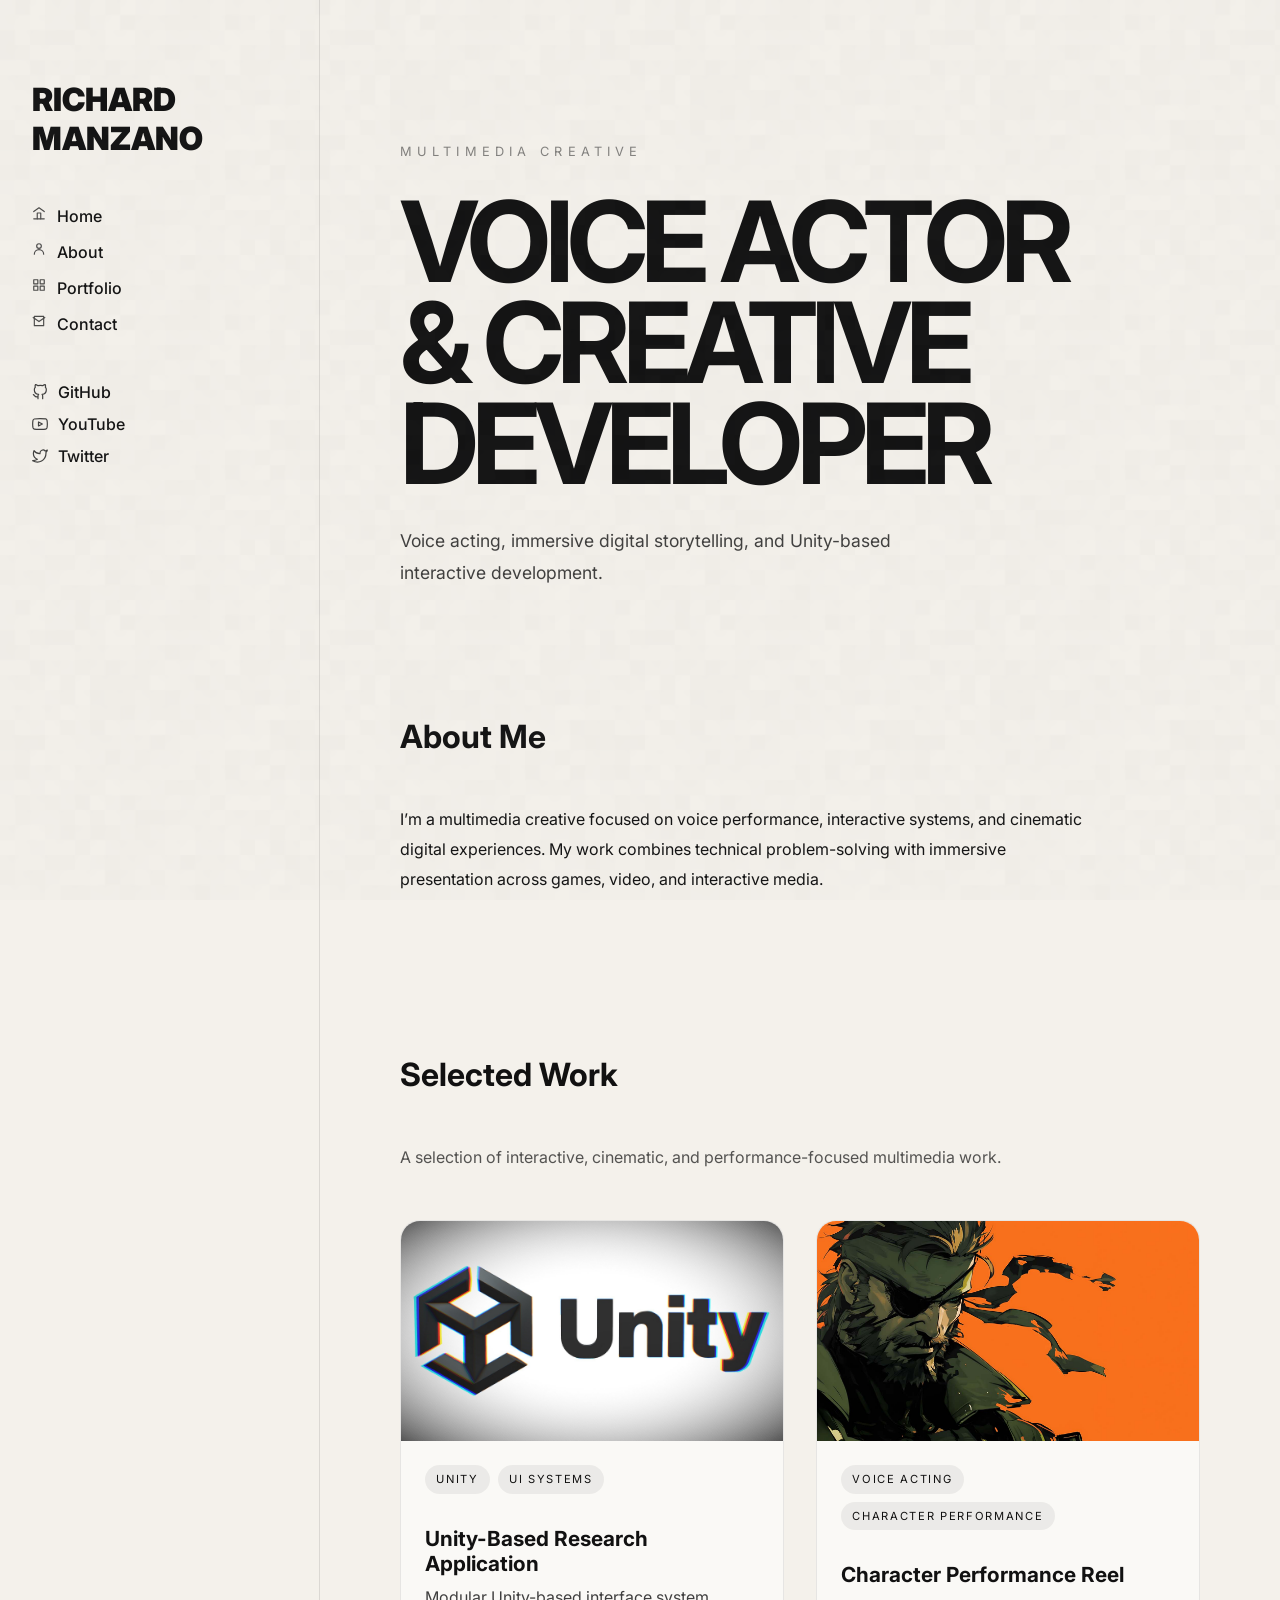
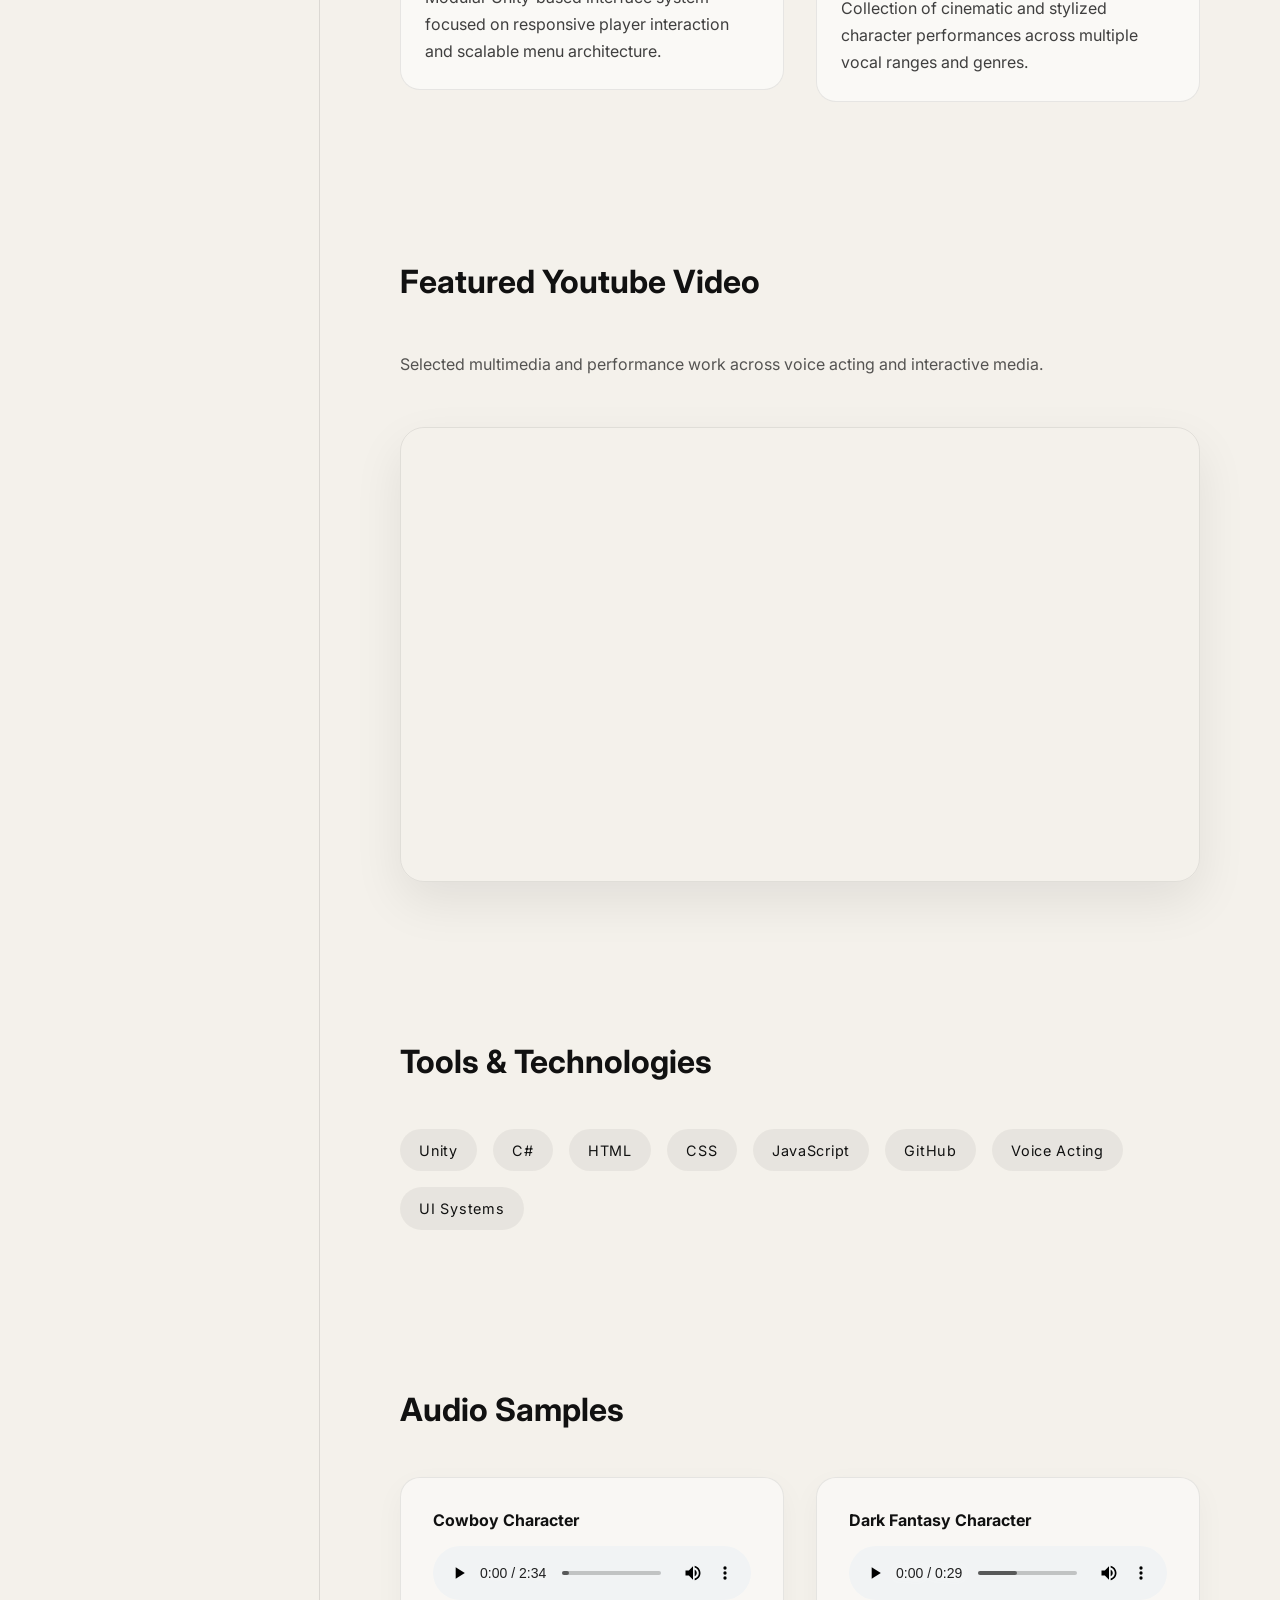
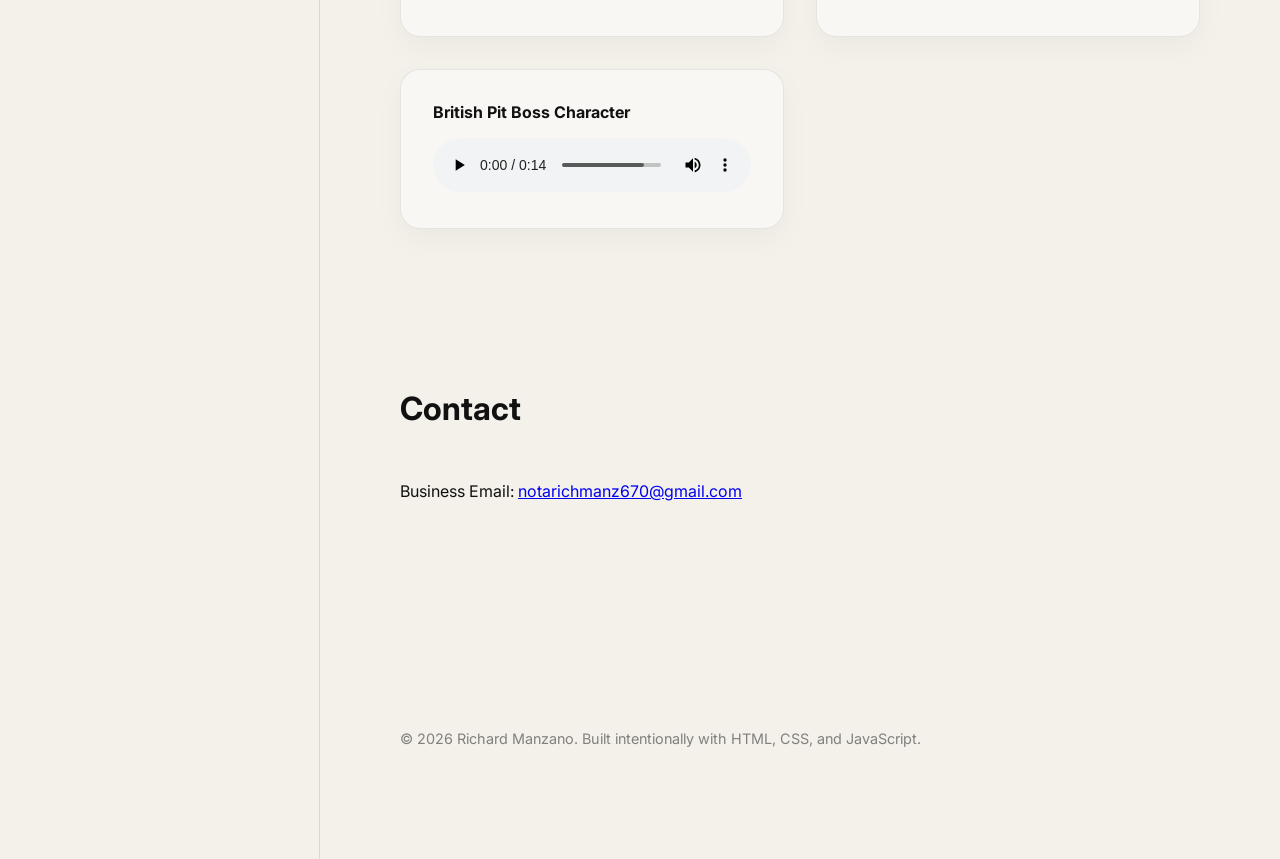
==== commit 1d10e0f7: "Convert sub-pages to clean URL folder structure Moves voiceover.html and part-showcase.html into pro" ====
--- a/index.html
+++ b/index.html
@@ -238,7 +238,7 @@
             </p>
 
             <div class="project-grid">
-                <a class="project-link" href="projects/part-showcase.html">
+                <a class="project-link" href="projects/part-showcase/">
                     <article class="project-card">
 
                         <img src="assets/images/project1.jpg" alt="Project Thumbnail">
@@ -259,7 +259,7 @@
                     </article>
                 </a>
 
-                <a class="project-link" href="projects/voiceover.html">
+                <a class="project-link" href="projects/voiceover/">
                     <article class="project-card">
 
                         <img src="assets/images/project2.jpg" alt="Project Thumbnail">
--- a/style.css
+++ b/style.css
@@ -253,6 +253,17 @@
         padding: 0 1.5rem 1.5rem;
         line-height: 1.7;
         opacity: 0.8;
+    }
+
+    .project-card p a {
+        color: inherit;
+        text-decoration: underline;
+        text-underline-offset: 0.2rem;
+        transition: opacity var(--transition-fast);
+    }
+
+    .project-card p a:hover {
+        opacity: 0.5;
     }
 
 .project-link {
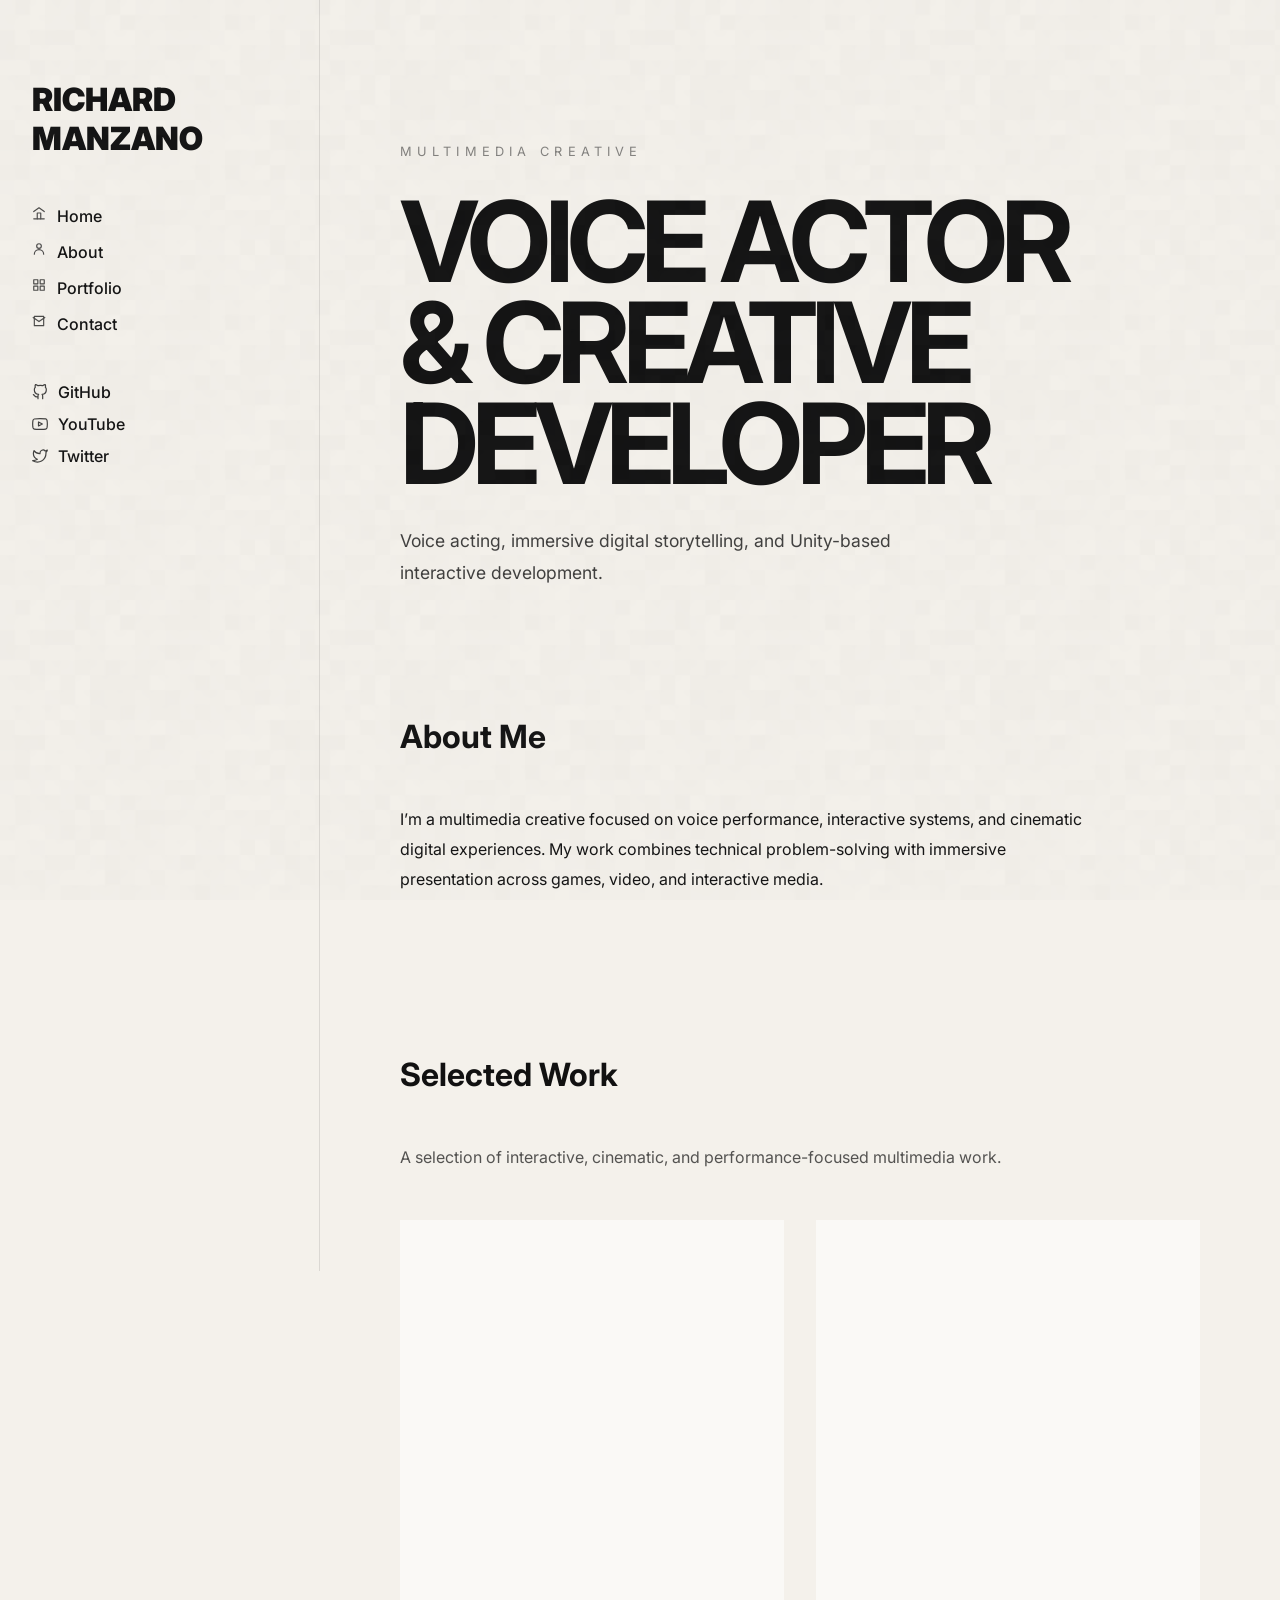
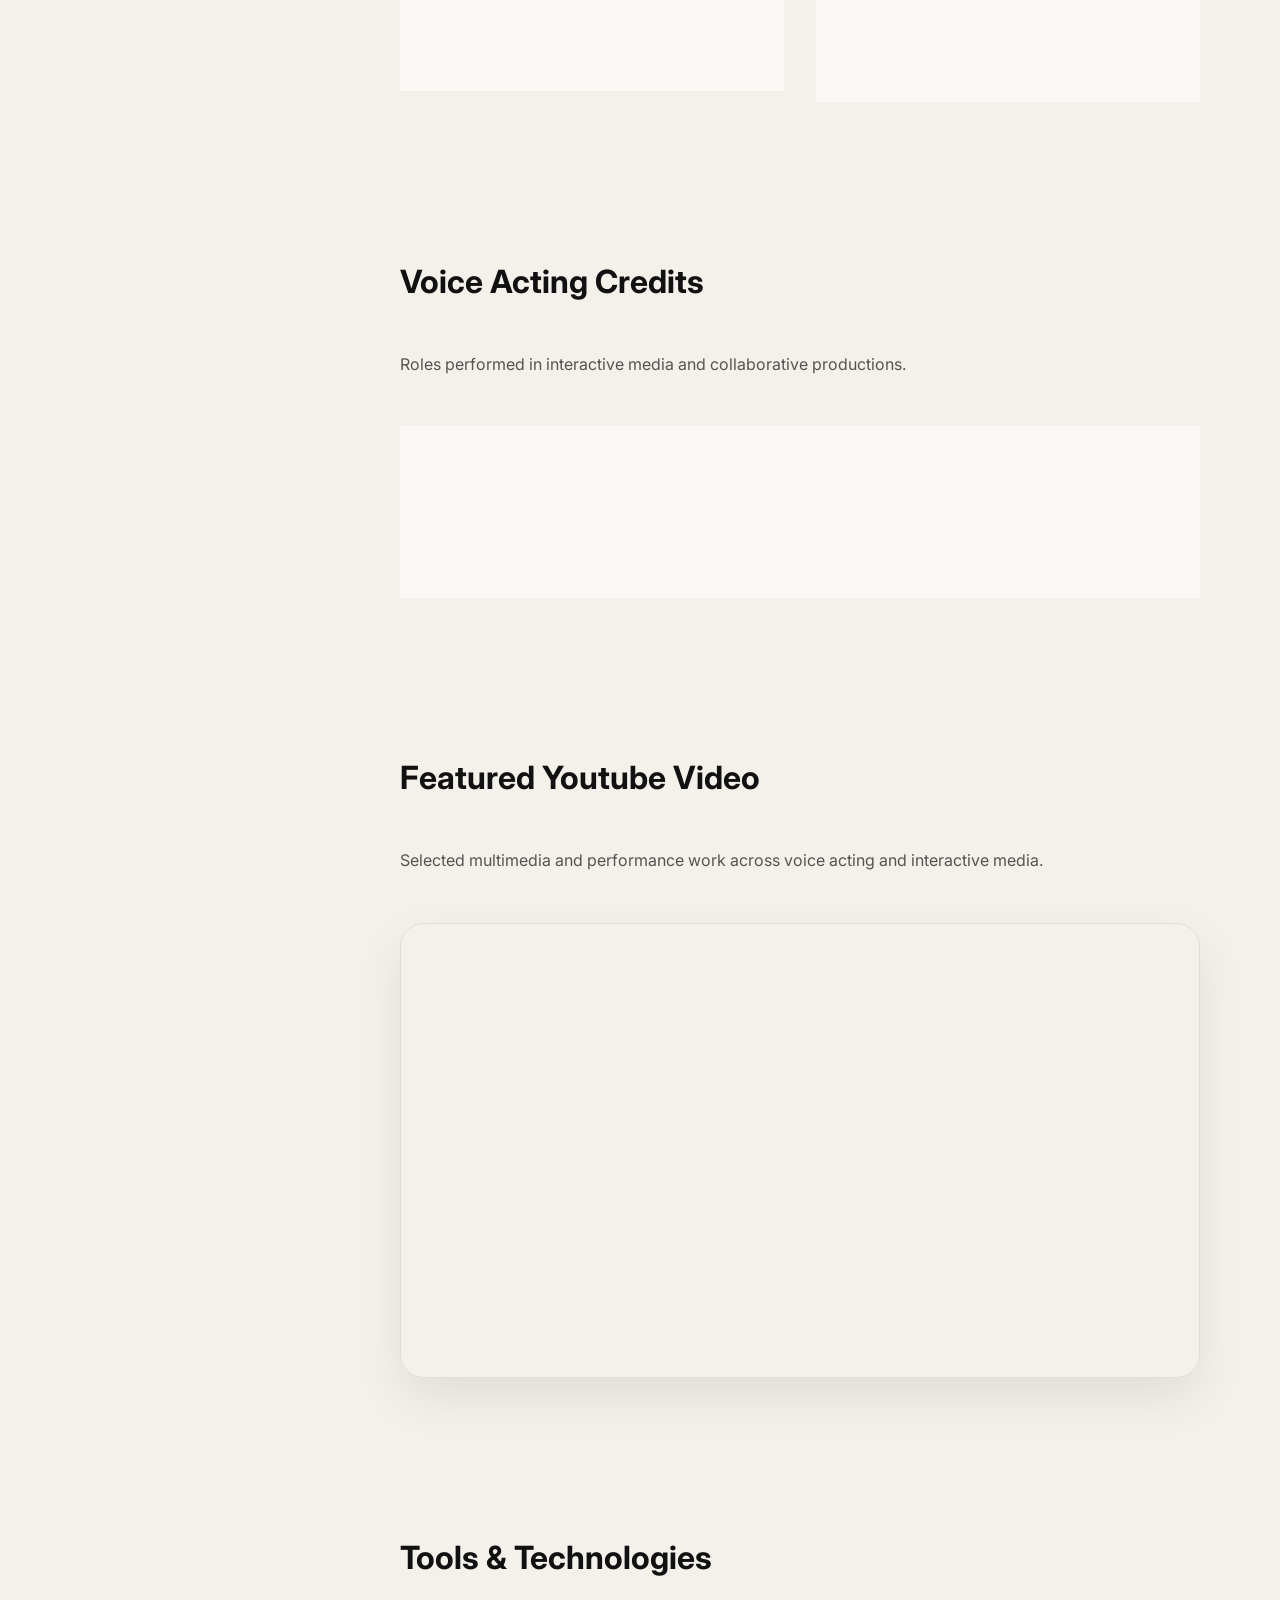
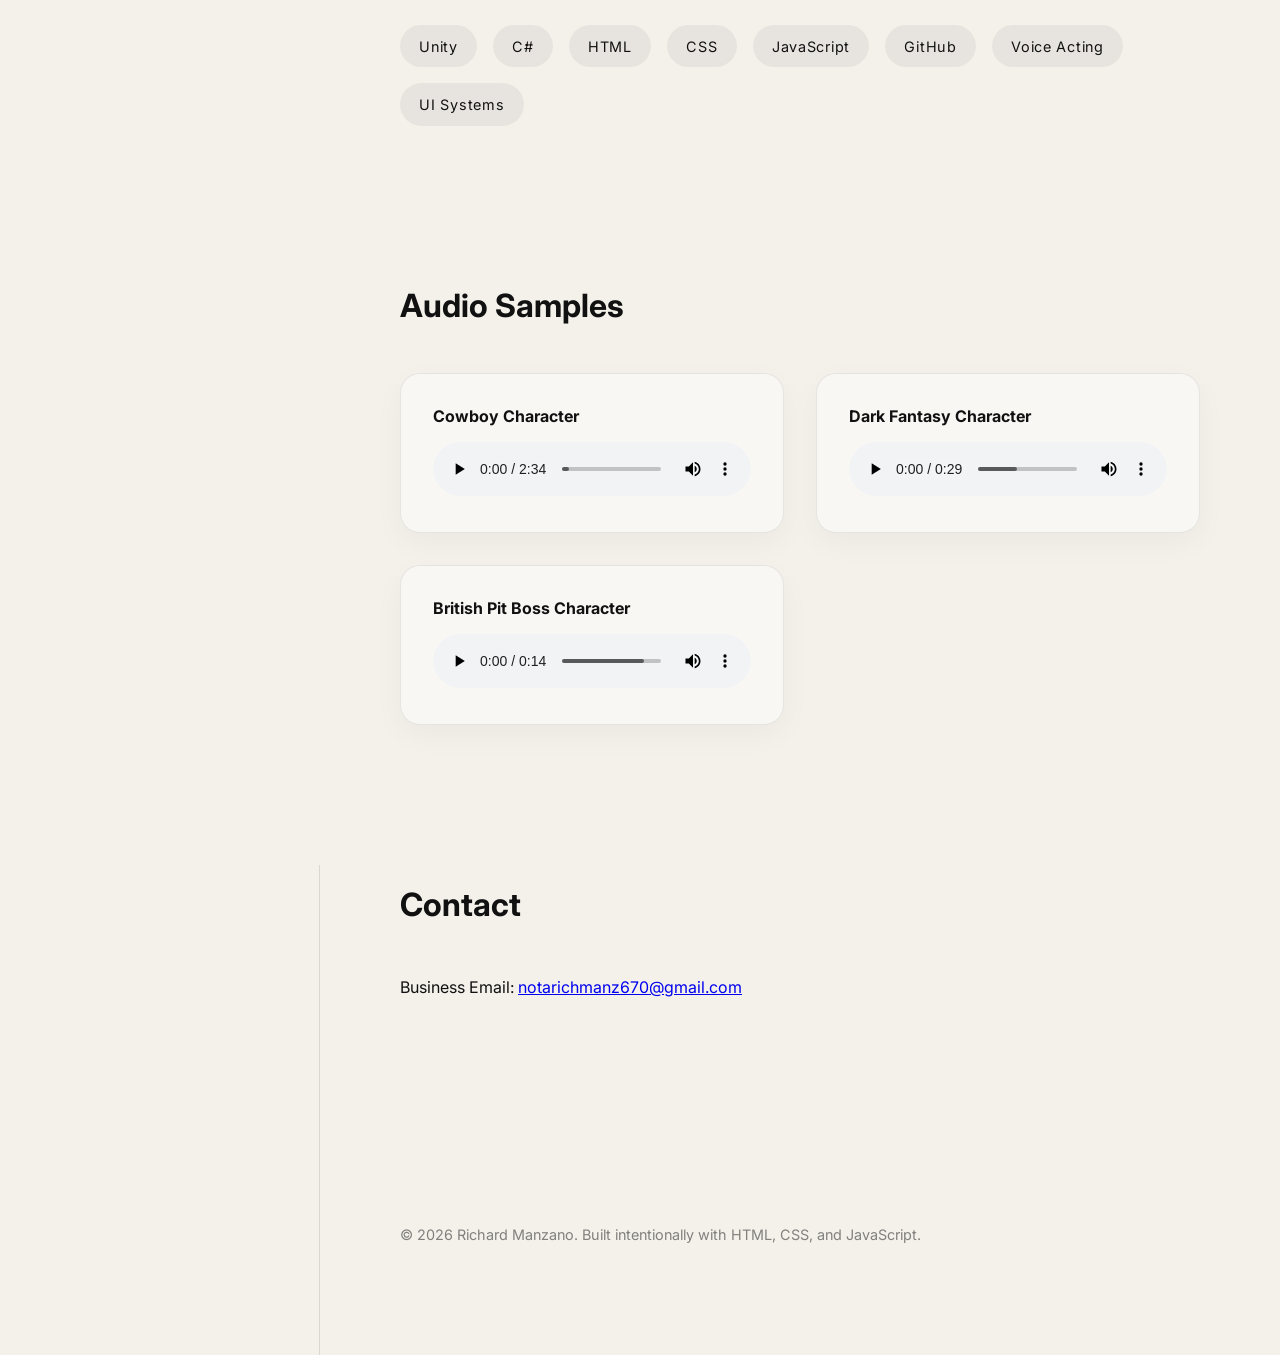
==== commit a0b6a755: "Add Voice Acting Credits section with Enforcer/Morbus Dei credit Co-Authored-By: Claude Sonnet 4.6 <" ====
--- a/index.html
+++ b/index.html
@@ -283,6 +283,37 @@
 
         </section>
 
+        <!-- Voice Acting Credits -->
+        <section class="section fade-in">
+
+            <h3>Voice Acting Credits</h3>
+            <p class="section-intro">
+                Roles performed in interactive media and collaborative productions.
+            </p>
+
+            <div class="project-grid">
+                <a class="project-link"
+                   href="https://games-academy.itch.io/morbus-dei"
+                   target="_blank"
+                   rel="noopener noreferrer">
+
+                    <article class="project-card">
+
+                        <div class="project-tags">
+                            <span>VIDEO GAME</span>
+                            <span>CHARACTER ROLE</span>
+                        </div>
+
+                        <h4>Enforcer</h4>
+
+                        <p>Played main character in a video game art demo</p>
+
+                    </article>
+                </a>
+            </div>
+
+        </section>
+
         <!-- Featured Video -->
         <section class="section fade-in">
             <h3>Featured Youtube Video</h3>
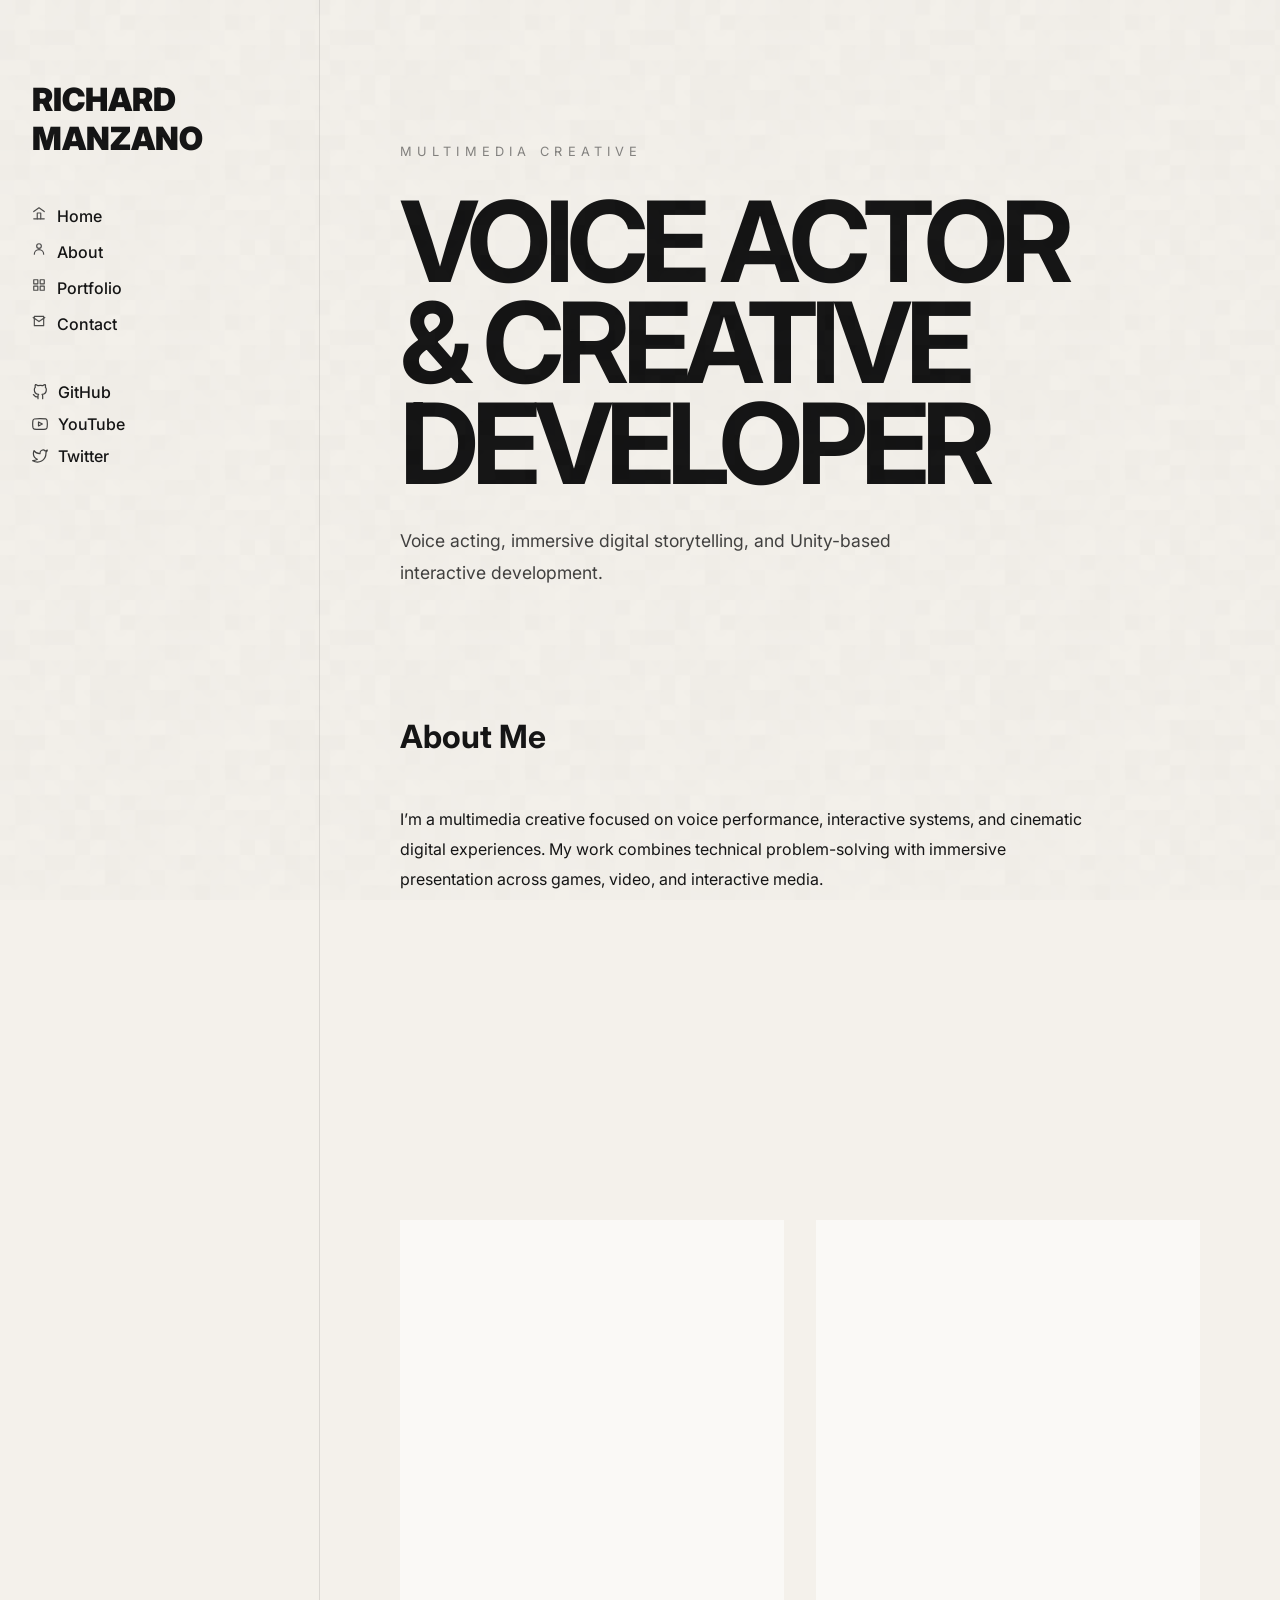
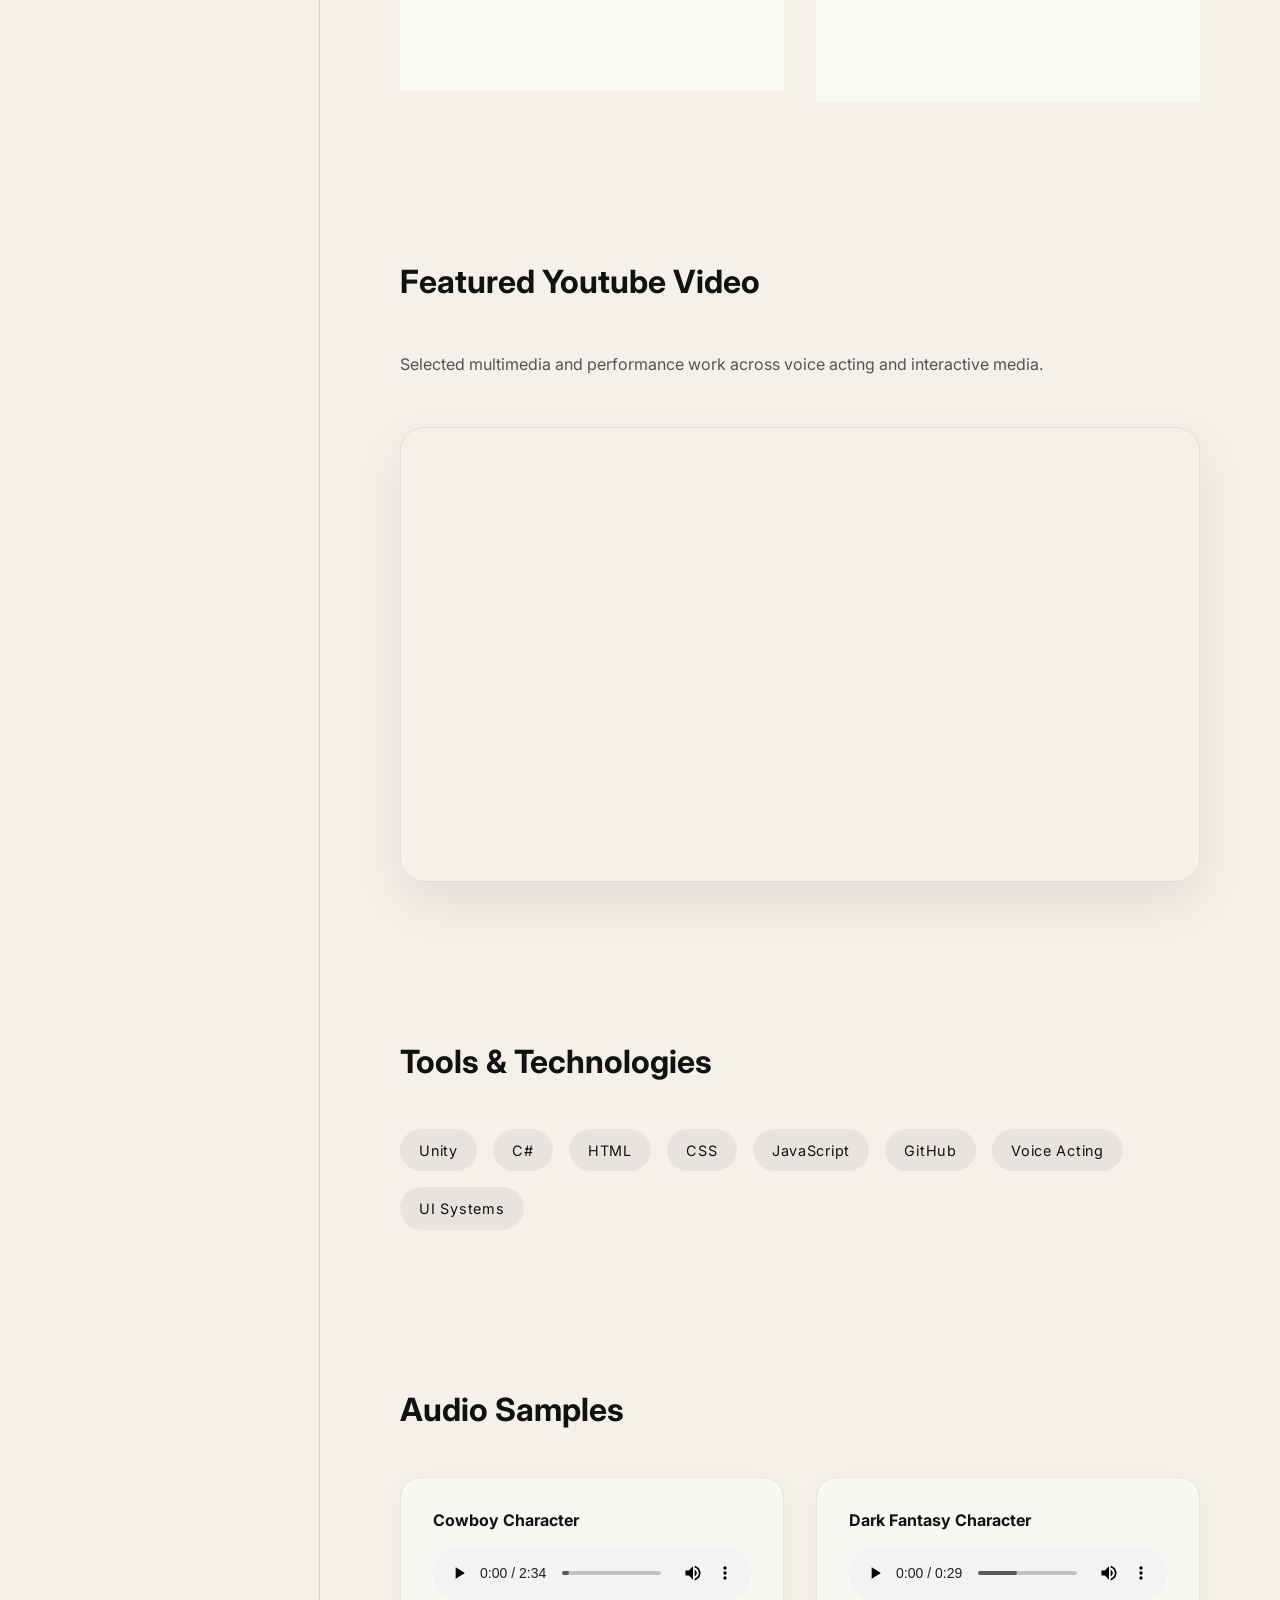
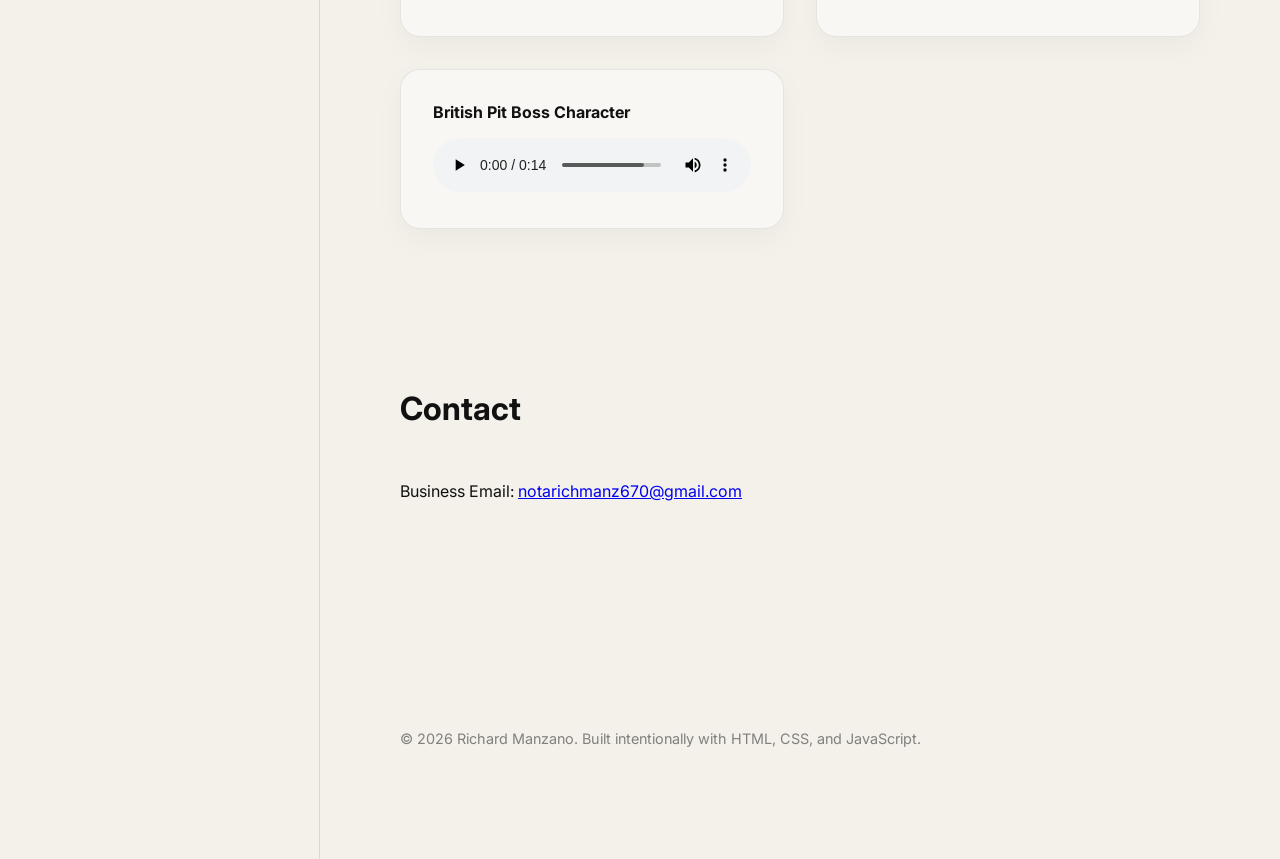
==== commit 3955c0f1: "Move Enforcer credit to voiceover page Voice Acting Credits section Reverts the index.html change an" ====
--- a/index.html
+++ b/index.html
@@ -283,37 +283,6 @@
 
         </section>
 
-        <!-- Voice Acting Credits -->
-        <section class="section fade-in">
-
-            <h3>Voice Acting Credits</h3>
-            <p class="section-intro">
-                Roles performed in interactive media and collaborative productions.
-            </p>
-
-            <div class="project-grid">
-                <a class="project-link"
-                   href="https://games-academy.itch.io/morbus-dei"
-                   target="_blank"
-                   rel="noopener noreferrer">
-
-                    <article class="project-card">
-
-                        <div class="project-tags">
-                            <span>VIDEO GAME</span>
-                            <span>CHARACTER ROLE</span>
-                        </div>
-
-                        <h4>Enforcer</h4>
-
-                        <p>Played main character in a video game art demo</p>
-
-                    </article>
-                </a>
-            </div>
-
-        </section>
-
         <!-- Featured Video -->
         <section class="section fade-in">
             <h3>Featured Youtube Video</h3>
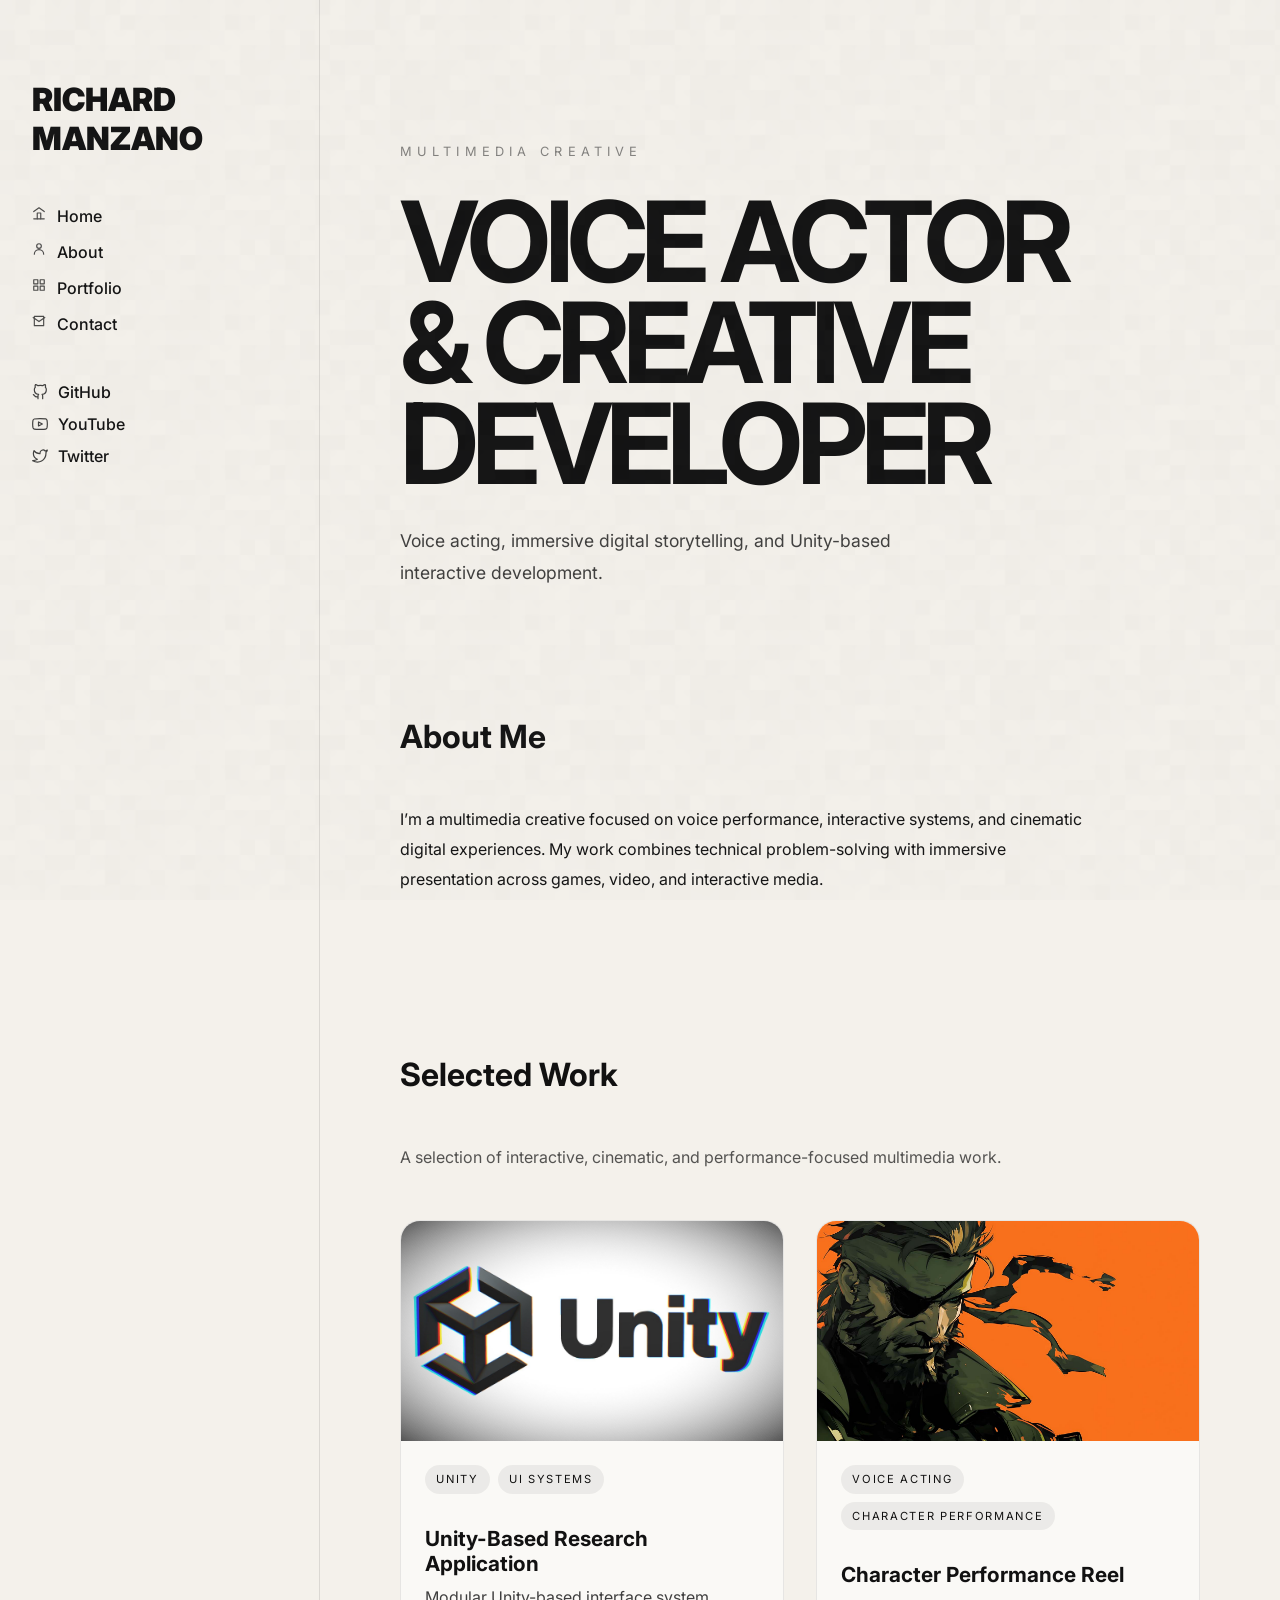
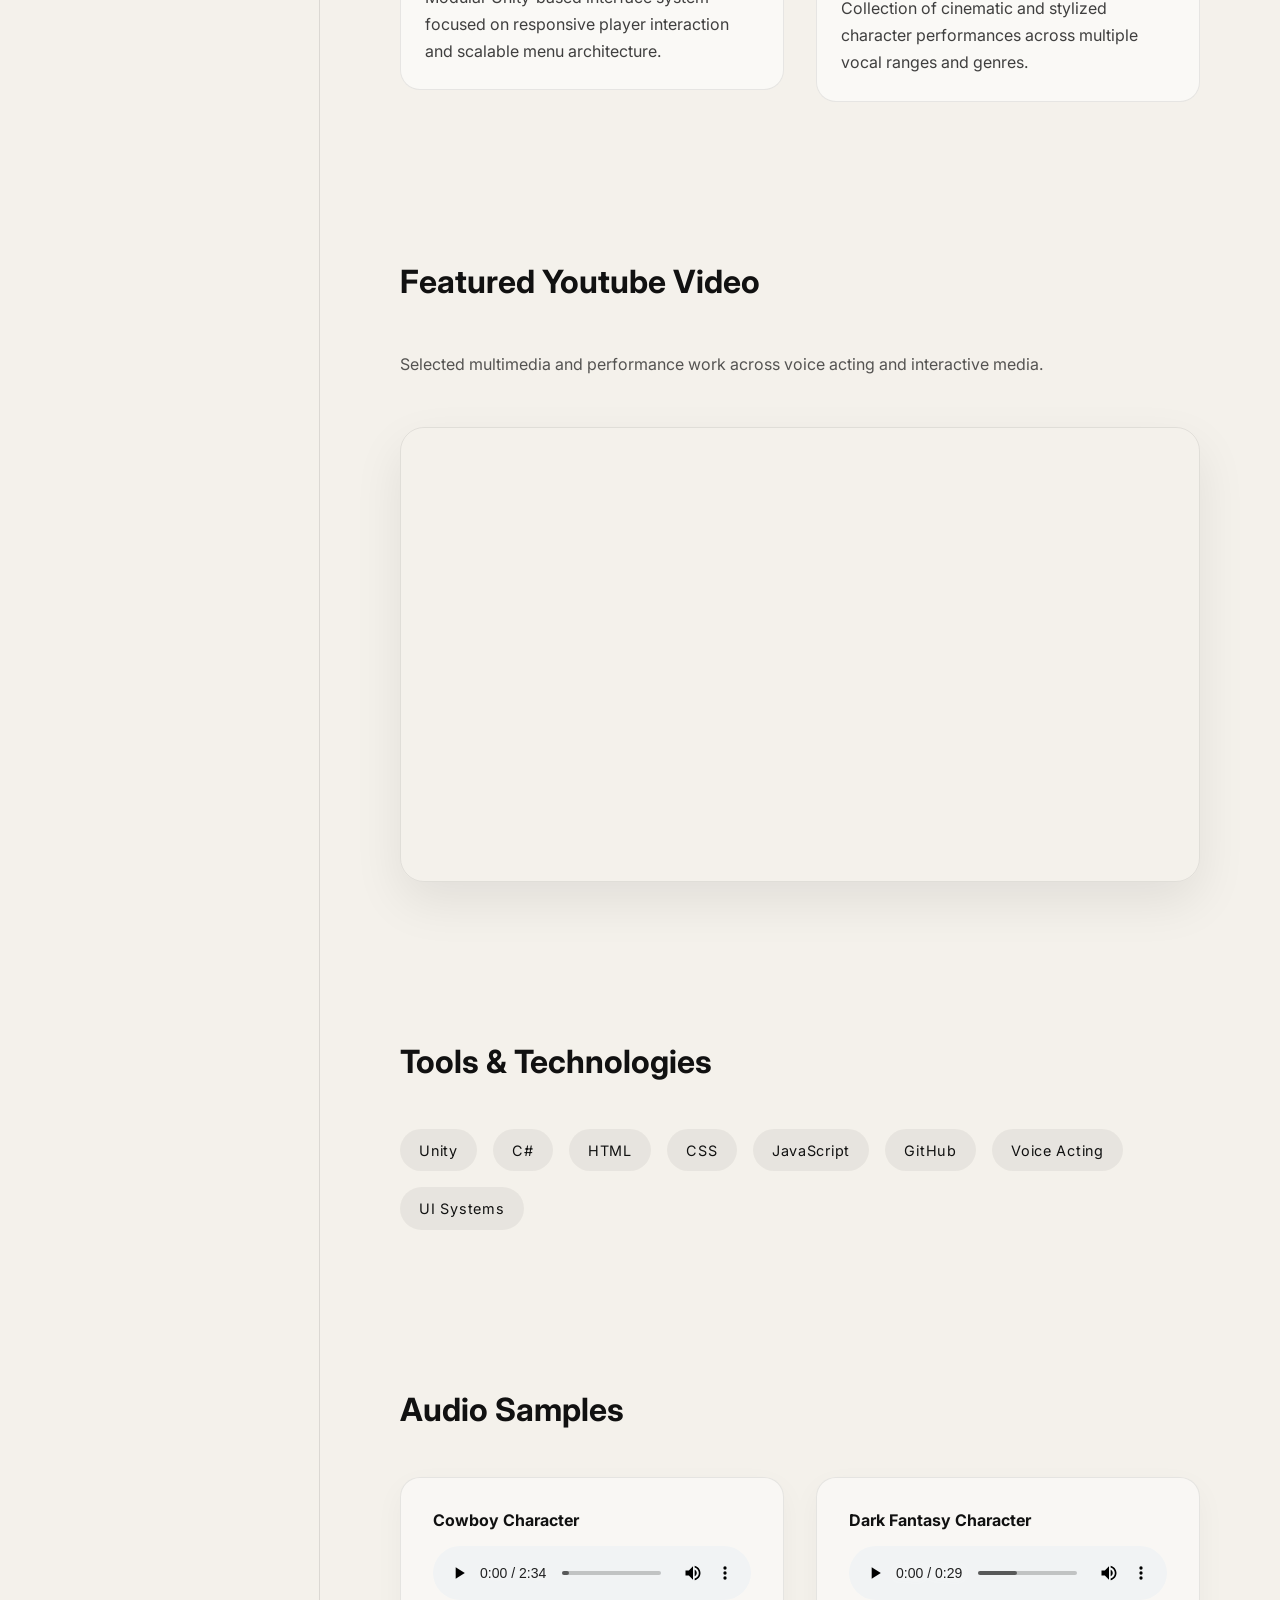
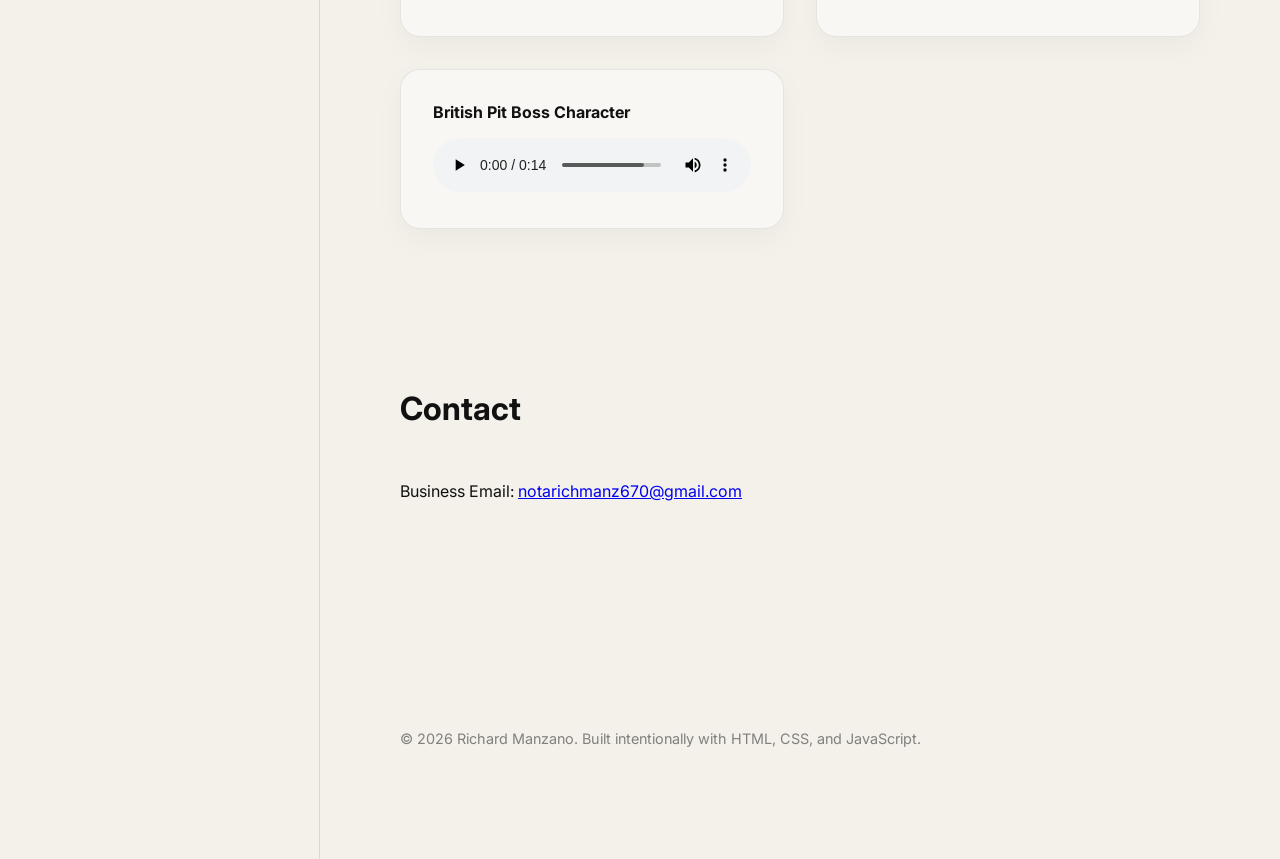
==== commit 9d8bf7ce: "Fix Portfolio nav link to Selected Work; add Kunik narrator credit Co-Authored-By: Claude Sonnet 4.6" ====
--- a/index.html
+++ b/index.html
@@ -63,7 +63,7 @@
                 </li>
 
                 <li>
-                    <a href="#portfolio">
+                    <a href="#selected-work">
                         <svg viewBox="0 0 24 24" fill="none"
                              stroke="currentColor"
                              stroke-width="2"
@@ -229,7 +229,7 @@
         </section>
 
         <!-- Selected Work -->
-        <section class="section fade-in">
+        <section id="selected-work" class="section fade-in">
 
             <h3>Selected Work</h3>
             <p class="section-intro">
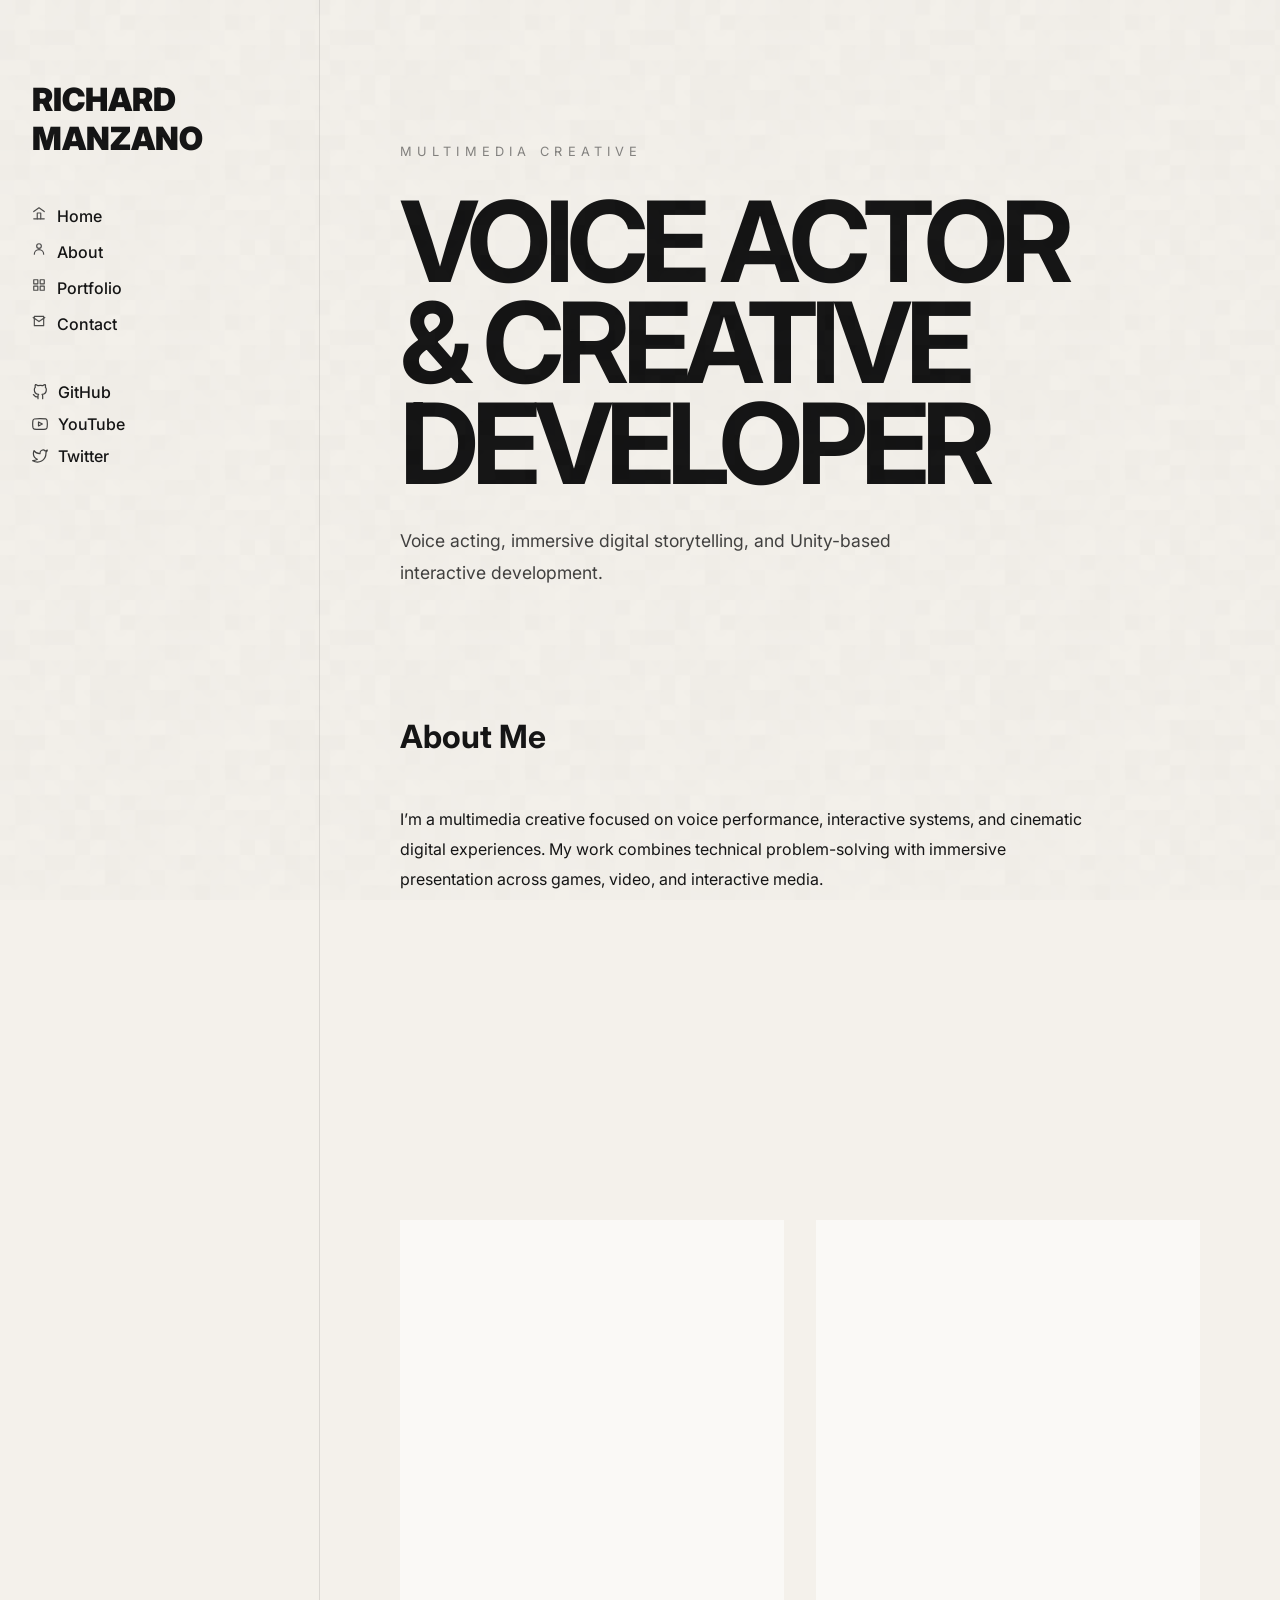
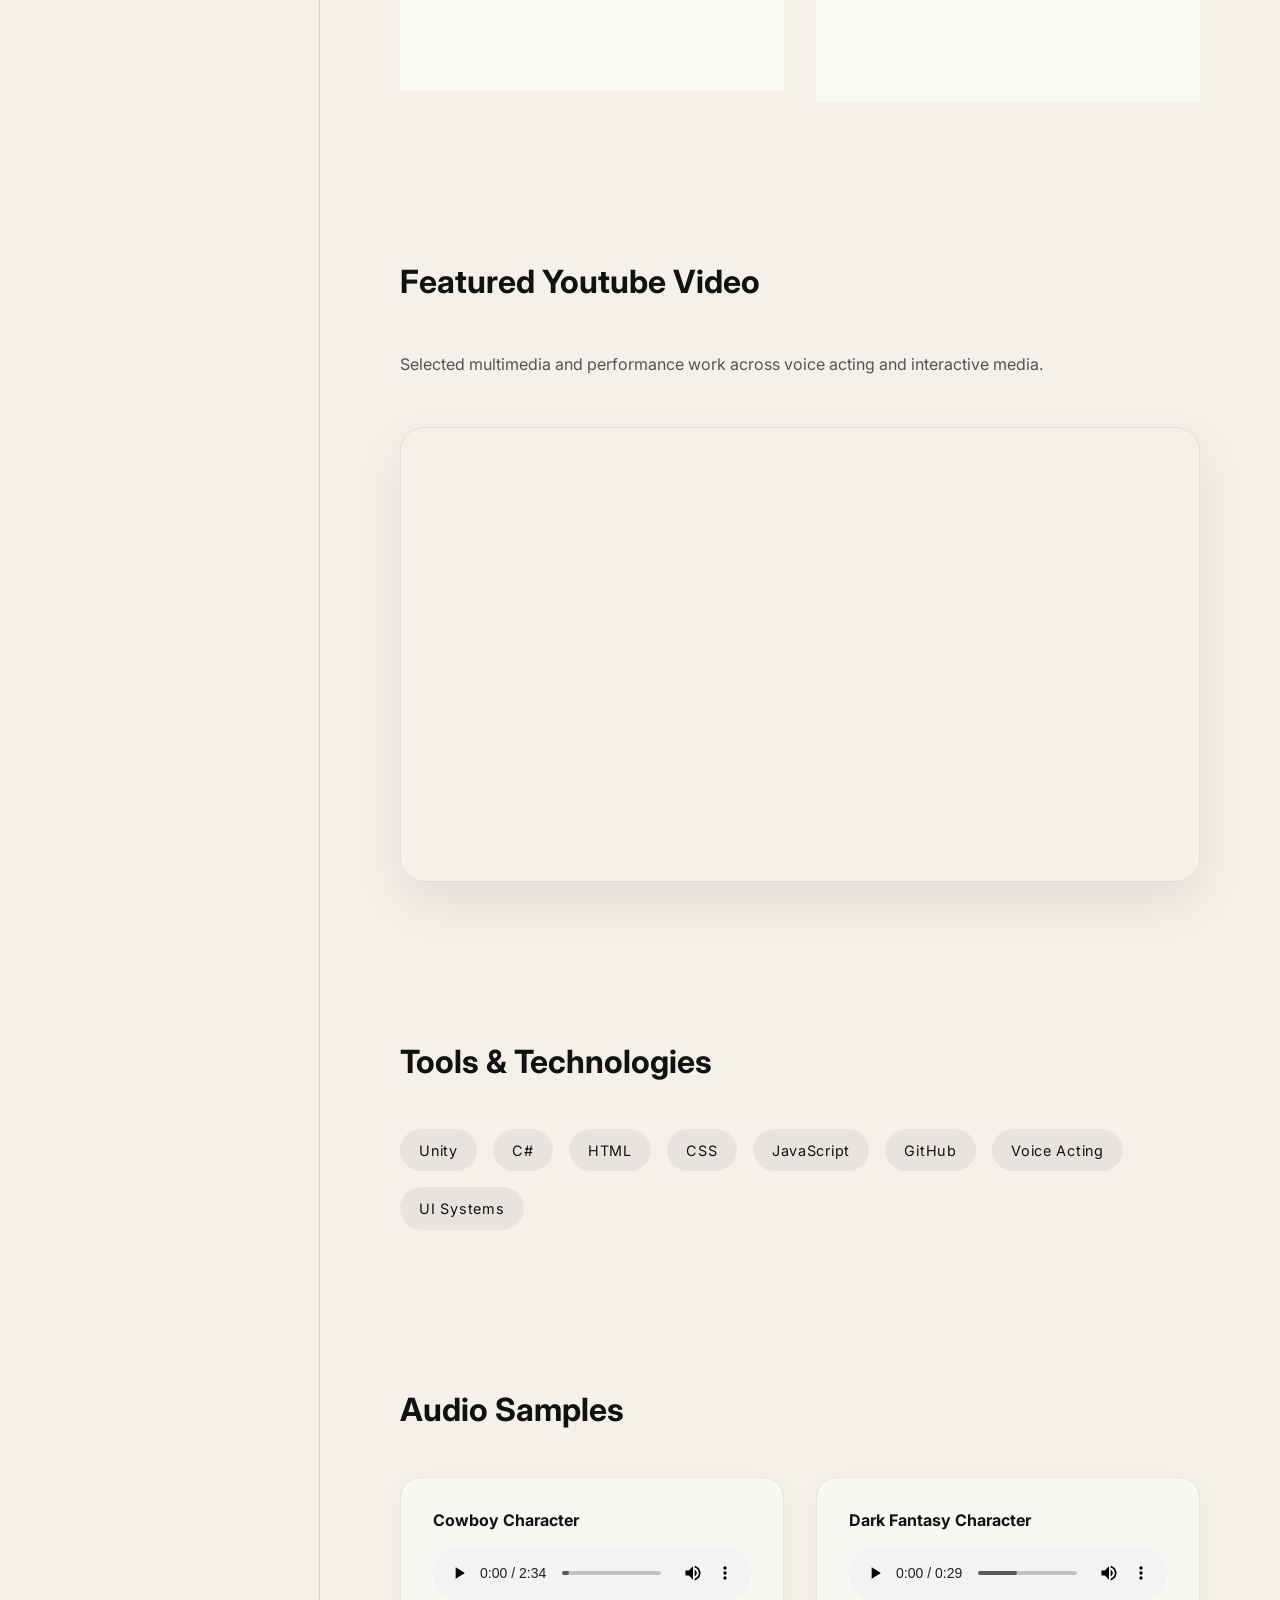
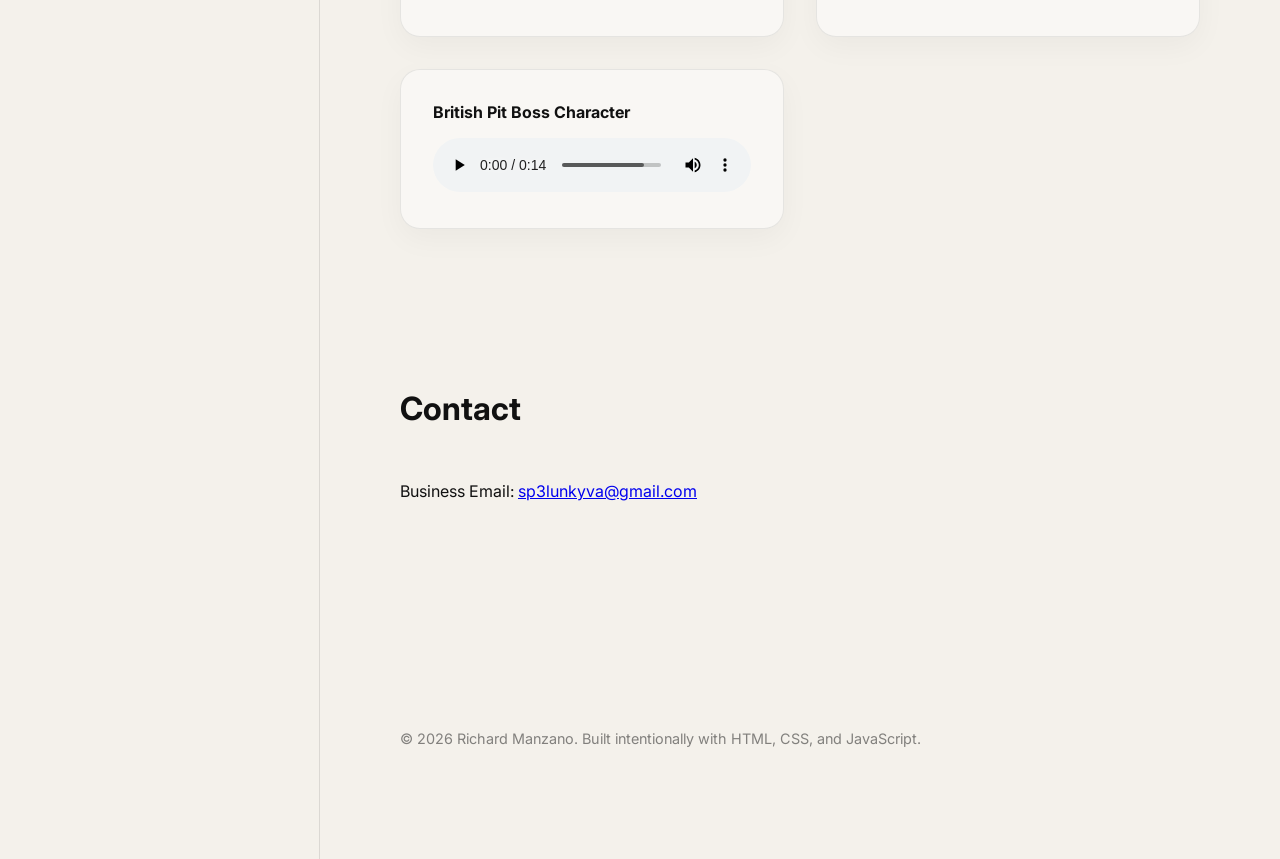
==== commit 54fd4c79: "Update contact email to sp3lunkyva@gmail.com across all pages Co-Authored-By: Claude Sonnet 4.6 <nor" ====
--- a/index.html
+++ b/index.html
@@ -355,8 +355,8 @@
 
             <p>
                 Business Email:
-                <a href="mailto:notarichmanz670@gmail.com">
-                    notarichmanz670@gmail.com
+                <a href="mailto:sp3lunkyva@gmail.com">
+                    sp3lunkyva@gmail.com
                 </a>
             </p>
         </section>
